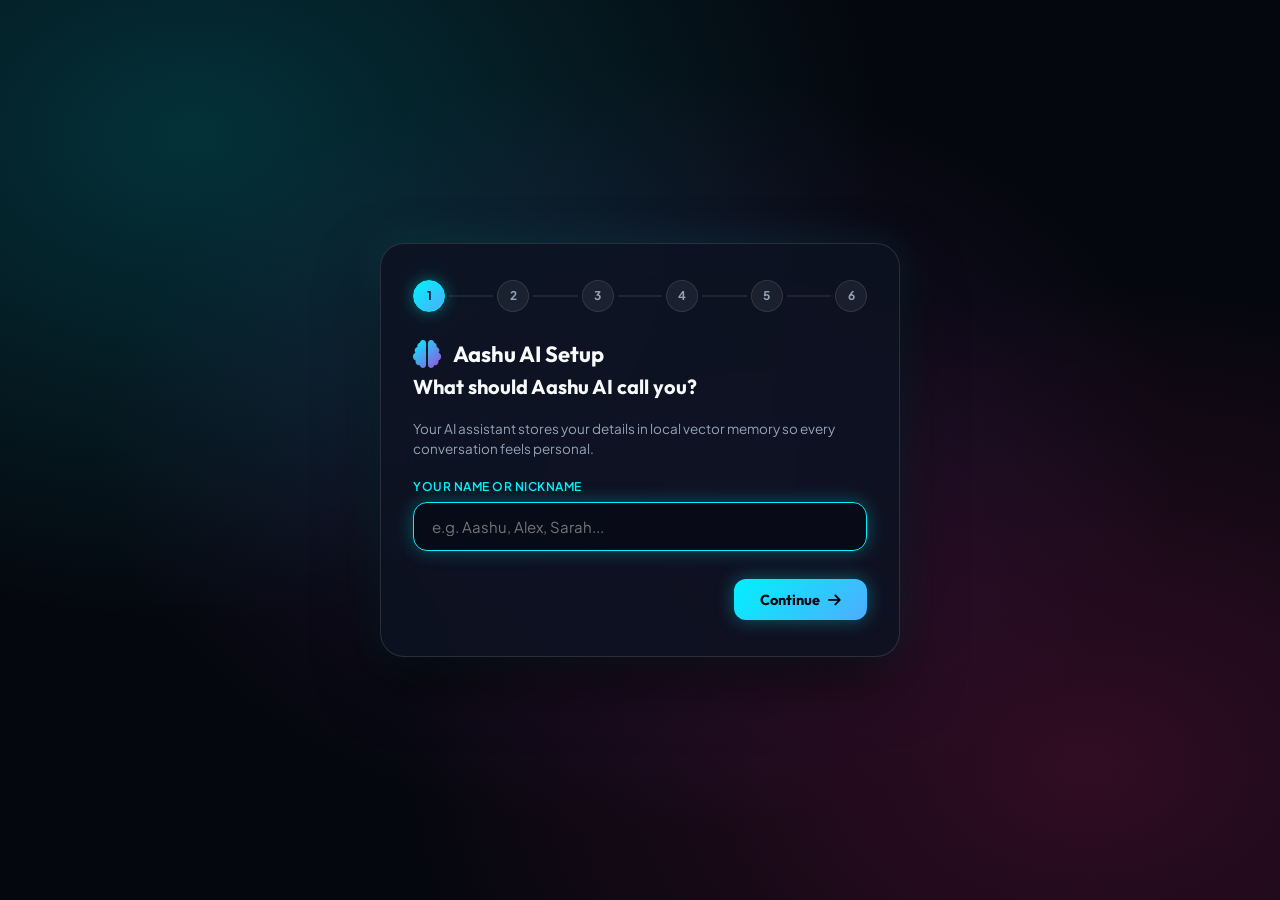
==== public/onboarding.html @ 1b79eb8b "feat: expand onboarding to 6 steps with UI refinements and updated flow structure" ====
<!DOCTYPE html>
<html lang="en">
<head>
    <meta charset="UTF-8">
    <meta name="viewport" content="width=device-width, initial-scale=1.0">
    <title>Welcome to Aashu AI — Personal Setup</title>
    <!-- Google Fonts -->
    <link rel="preconnect" href="https://fonts.googleapis.com">
    <link rel="preconnect" href="https://fonts.gstatic.com" crossorigin>
    <link href="https://fonts.googleapis.com/css2?family=Outfit:wght@400;500;600;700;800&family=Plus+Jakarta+Sans:wght@400;500;600;700&display=swap" rel="stylesheet">
    <!-- FontAwesome 6 -->
    <link rel="stylesheet" href="https://cdnjs.cloudflare.com/ajax/libs/font-awesome/6.5.1/css/all.min.css">
    <style>
        :root {
            --bg-dark: #05070e;
            --accent-cyan: #00f2fe;
            --accent-blue: #4facfe;
            --accent-purple: #9d4edd;
            --accent-pink: #f72585;
            --text-main: #f8fafc;
            --text-muted: #94a3b8;
            --border-color: rgba(255, 255, 255, 0.1);
        }

        * {
            box-sizing: border-box;
            margin: 0; padding: 0;
        }

        body {
            font-family: 'Plus Jakarta Sans', sans-serif;
            background-color: var(--bg-dark);
            background-image: 
                radial-gradient(at 15% 15%, rgba(0, 242, 254, 0.18) 0px, transparent 45%),
                radial-gradient(at 85% 85%, rgba(247, 37, 133, 0.18) 0px, transparent 45%),
                radial-gradient(at 50% 50%, rgba(157, 78, 221, 0.15) 0px, transparent 60%);
            color: var(--text-main);
            min-height: 100vh;
            display: flex;
            align-items: center;
            justify-content: center;
            padding: 20px;
            overflow-x: hidden;
        }

        .onboarding-card {
            width: 100%;
            max-width: 520px;
            background: rgba(13, 19, 34, 0.88);
            border: 1px solid rgba(255, 255, 255, 0.12);
            border-radius: 24px;
            padding: 36px 32px;
            backdrop-filter: blur(20px);
            box-shadow: 0 25px 60px rgba(0, 0, 0, 0.6), 0 0 40px rgba(0, 242, 254, 0.12);
            position: relative;
            transition: all 0.3s ease;
        }

        .step-progress {
            display: flex;
            align-items: center;
            justify-content: space-between;
            margin-bottom: 28px;
        }

        .step-dot {
            width: 32px; height: 32px;
            border-radius: 50%;
            background: rgba(255, 255, 255, 0.06);
            border: 1px solid var(--border-color);
            display: flex; align-items: center; justify-content: center;
            font-size: 12px; font-weight: 700;
            color: var(--text-muted);
            transition: all 0.3s ease;
        }

        .step-dot.active {
            background: linear-gradient(135deg, var(--accent-cyan), var(--accent-blue));
            border-color: var(--accent-cyan);
            color: #05070e;
            box-shadow: 0 0 15px rgba(0, 242, 254, 0.4);
        }

        .step-dot.completed {
            background: rgba(16, 185, 129, 0.2);
            border-color: #10b981;
            color: #10b981;
        }

        .step-line {
            flex: 1;
            height: 2px;
            background: rgba(255, 255, 255, 0.08);
            margin: 0 4px;
            transition: all 0.3s ease;
        }

        .step-line.active {
            background: linear-gradient(90deg, var(--accent-cyan), var(--accent-purple));
        }

        .step-content {
            display: none;
            flex-direction: column;
            gap: 20px;
            animation: fadeInStep 0.3s cubic-bezier(0.16, 1, 0.3, 1) forwards;
        }

        .step-content.active {
            display: flex;
        }

        @keyframes fadeInStep {
            from { opacity: 0; transform: translateY(12px); }
            to   { opacity: 1; transform: translateY(0); }
        }

        .brand-header {
            display: flex;
            align-items: center;
            gap: 12px;
            margin-bottom: 6px;
        }

        .brand-header i {
            font-size: 28px;
            background: linear-gradient(135deg, var(--accent-cyan), var(--accent-purple));
            -webkit-background-clip: text;
            -webkit-text-fill-color: transparent;
        }

        .brand-header h1 {
            font-family: 'Outfit', sans-serif;
            font-size: 22px;
            font-weight: 700;
        }

        .step-title {
            font-family: 'Outfit', sans-serif;
            font-size: 20px;
            font-weight: 700;
            color: var(--text-main);
        }

        .step-subtitle {
            font-size: 13.5px;
            color: var(--text-muted);
            line-height: 1.5;
        }

        .input-field-group {
            display: flex;
            flex-direction: column;
            gap: 8px;
        }

        .input-field-group label {
            font-size: 12px;
            font-weight: 600;
            color: var(--accent-cyan);
            text-transform: uppercase;
            letter-spacing: 0.5px;
        }

        .input-field-group input, .input-field-group select, .input-field-group textarea {
            background: rgba(6, 10, 20, 0.75);
            border: 1px solid rgba(255, 255, 255, 0.15);
            border-radius: 14px;
            padding: 14px 18px;
            color: var(--text-main);
            font-family: inherit;
            font-size: 15px;
            outline: none;
            transition: all 0.25s ease;
        }

        .input-field-group input:focus, .input-field-group select:focus, .input-field-group textarea:focus {
            border-color: var(--accent-cyan);
            box-shadow: 0 0 18px rgba(0, 242, 254, 0.3);
        }

        .chips-grid {
            display: flex;
            flex-wrap: wrap;
            gap: 8px;
        }

        .chip-option {
            background: rgba(255, 255, 255, 0.05);
            border: 1px solid rgba(255, 255, 255, 0.1);
            color: var(--text-main);
            border-radius: 20px;
            padding: 8px 16px;
            font-size: 13px;
            font-weight: 500;
            cursor: pointer;
            transition: all 0.2s ease;
            display: flex; align-items: center; gap: 6px;
        }

        .chip-option:hover {
            border-color: var(--accent-cyan);
            color: var(--accent-cyan);
            background: rgba(0, 242, 254, 0.1);
        }

        .chip-option.selected {
            background: linear-gradient(135deg, rgba(0, 242, 254, 0.2), rgba(157, 78, 221, 0.2));
            border-color: var(--accent-cyan);
            color: var(--accent-cyan);
            box-shadow: 0 0 12px rgba(0, 242, 254, 0.3);
        }

        .step-actions {
            display: flex;
            align-items: center;
            justify-content: space-between;
            margin-top: 28px;
        }

        .btn-nav {
            background: rgba(255, 255, 255, 0.06);
            border: 1px solid var(--border-color);
            color: var(--text-muted);
            border-radius: 12px;
            padding: 11px 22px;
            font-size: 14px; font-weight: 600;
            cursor: pointer; transition: all 0.2s ease;
            display: flex; align-items: center; gap: 8px;
        }

        .btn-nav:hover {
            background: rgba(255, 255, 255, 0.12);
            color: var(--text-main);
        }

        .btn-next {
            background: linear-gradient(135deg, var(--accent-cyan), var(--accent-blue));
            border: none;
            color: #05070e;
            border-radius: 12px;
            padding: 11px 26px;
            font-size: 14.5px; font-weight: 700;
            font-family: 'Outfit', sans-serif;
            cursor: pointer; transition: all 0.2s ease;
            display: flex; align-items: center; gap: 8px;
            box-shadow: 0 0 18px rgba(0, 242, 254, 0.35);
        }

        .btn-next:hover {
            transform: translateY(-1px);
            box-shadow: 0 0 28px rgba(0, 242, 254, 0.55);
        }

        /* Success Screen */
        .saving-overlay {
            display: none;
            flex-direction: column;
            align-items: center;
            justify-content: center;
            text-align: center;
            gap: 16px;
            padding: 20px 0;
        }

        .saving-spinner {
            font-size: 42px;
            color: var(--accent-cyan);
            animation: spin 1.2s linear infinite;
        }

        @keyframes spin { 100% { transform: rotate(360deg); } }

        .success-icon {
            font-size: 56px;
            color: #10b981;
            animation: popIn 0.4s cubic-bezier(0.175, 0.885, 0.32, 1.275);
        }

        @keyframes popIn { from { transform: scale(0.4); opacity: 0; } to { transform: scale(1); opacity: 1; } }
    </style>
</head>
<body>

    <div class="onboarding-card">
        
        <!-- Step Progress Bar (6 Steps) -->
        <div class="step-progress" id="step-progress-bar">
            <div class="step-dot active" id="dot-1">1</div>
            <div class="step-line" id="line-1"></div>
            <div class="step-dot" id="dot-2">2</div>
            <div class="step-line" id="line-2"></div>
            <div class="step-dot" id="dot-3">3</div>
            <div class="step-line" id="line-3"></div>
            <div class="step-dot" id="dot-4">4</div>
            <div class="step-line" id="line-4"></div>
            <div class="step-dot" id="dot-5">5</div>
            <div class="step-line" id="line-5"></div>
            <div class="step-dot" id="dot-6">6</div>
        </div>

        <div class="brand-header">
            <i class="fa-solid fa-brain"></i>
            <h1>Aashu AI Setup</h1>
        </div>

        <!-- STEP 1: Name -->
        <div class="step-content active" id="step-1">
            <h2 class="step-title">What should Aashu AI call you?</h2>
            <p class="step-subtitle">Your AI assistant stores your details in local vector memory so every conversation feels personal.</p>
            
            <div class="input-field-group">
                <label for="user-name-input">Your Name or Nickname</label>
                <input type="text" id="user-name-input" placeholder="e.g. Aashu, Alex, Sarah..." autofocus />
            </div>
        </div>

        <!-- STEP 2: Profession -->
        <div class="step-content" id="step-2">
            <h2 class="step-title">What do you do?</h2>
            <p class="step-subtitle">Tell Aashu AI your role, field of study, or occupation so it tailors technical depth to your needs.</p>

            <div class="input-field-group">
                <label for="user-role-input">Profession, Role or Study</label>
                <input type="text" id="user-role-input" placeholder="e.g. Full-stack Developer, Student, Designer, Founder..." />
            </div>
        </div>

        <!-- STEP 3: City / Location -->
        <div class="step-content" id="step-3">
            <h2 class="step-title">Where are you based?</h2>
            <p class="step-subtitle">Knowing your city or country helps Aashu AI customize local context, timezones, and region details.</p>

            <div class="input-field-group">
                <label for="user-city-input">City & Country</label>
                <input type="text" id="user-city-input" placeholder="e.g. Berlin, New Delhi, San Francisco..." />
            </div>
        </div>

        <!-- STEP 4: Daily Focus -->
        <div class="step-content" id="step-4">
            <h2 class="step-title">What is your primary daily focus?</h2>
            <p class="step-subtitle">What projects, goals, or tasks take up most of your day right now?</p>

            <div class="input-field-group">
                <label for="user-routine-input">Primary Daily Focus / Goal</label>
                <input type="text" id="user-routine-input" placeholder="e.g. Building web apps, preparing for exams, managing team..." />
            </div>
        </div>

        <!-- STEP 5: Interests & Hobbies -->
        <div class="step-content" id="step-5">
            <h2 class="step-title">What are your interests & hobbies?</h2>
            <p class="step-subtitle">Select topics you care about so Aashu AI understands your personal passions.</p>

            <div class="input-field-group">
                <label>Select Interest Chips</label>
                <div class="chips-grid" id="interest-chips">
                    <div class="chip-option" data-val="Coding & Tech"><i class="fa-solid fa-code"></i> Coding & Tech</div>
                    <div class="chip-option" data-val="Artificial Intelligence"><i class="fa-solid fa-robot"></i> AI & ML</div>
                    <div class="chip-option" data-val="Music & Guitar"><i class="fa-solid fa-music"></i> Music</div>
                    <div class="chip-option" data-val="Coffee & Teas"><i class="fa-solid fa-mug-hot"></i> Coffee & Tea</div>
                    <div class="chip-option" data-val="Fitness & Sports"><i class="fa-solid fa-dumbbell"></i> Fitness & Sports</div>
                    <div class="chip-option" data-val="Gaming"><i class="fa-solid fa-gamepad"></i> Gaming</div>
                </div>
            </div>

            <div class="input-field-group">
                <label for="user-hobbies-input">Other Hobbies / Favorite Things</label>
                <input type="text" id="user-hobbies-input" placeholder="e.g. Playing acoustic guitar, Iced Cappuccinos..." />
            </div>
        </div>

        <!-- STEP 6: AI Communication Tone & Wake Word -->
        <div class="step-content" id="step-6">
            <h2 class="step-title">AI Tone & Hands-Free Activation</h2>
            <p class="step-subtitle">Final touch! Choose how Aashu AI speaks with you and set your custom wake word phrase.</p>

            <div class="input-field-group">
                <label for="ai-tone-select">Preferred AI Response Tone</label>
                <select id="ai-tone-select">
                    <option value="Direct, concise, and smart">Direct, Concise & Smart</option>
                    <option value="Warm, friendly, and conversational">Warm, Friendly & Conversational</option>
                    <option value="Technical and highly detailed">Technical Expert & Detailed</option>
                </select>
            </div>

            <div class="input-field-group">
                <label for="onboard-wakeword-input">Hands-Free Wake Phrase</label>
                <input type="text" id="onboard-wakeword-input" value="Hey Aashu" placeholder="e.g. Hey Aashu, Jarvis..." />
            </div>
        </div>

        <!-- SAVING / SUCCESS OVERLAY -->
        <div class="saving-overlay" id="saving-overlay">
            <div id="saving-status-box">
                <i class="fa-solid fa-circle-notch saving-spinner" id="status-icon"></i>
                <h2 style="font-family:'Outfit',sans-serif; margin-top: 14px;" id="saving-heading">Embedding Memories...</h2>
                <p style="color:var(--text-muted); font-size: 13.5px; margin-top: 6px;" id="saving-subtext">Storing your personal facts into local Vector Database...</p>
            </div>
        </div>

        <!-- Step Action Buttons -->
        <div class="step-actions" id="step-actions">
            <button class="btn-nav" id="prev-btn" style="visibility: hidden;">
                <i class="fa-solid fa-arrow-left"></i> Back
            </button>
            <button class="btn-next" id="next-btn">
                <span>Continue</span> <i class="fa-solid fa-arrow-right"></i>
            </button>
        </div>

    </div>

    <script>
        let currentStep = 1;
        const totalSteps = 6;

        // Elements
        const prevBtn = document.getElementById('prev-btn');
        const nextBtn = document.getElementById('next-btn');
        const stepActions = document.getElementById('step-actions');
        const savingOverlay = document.getElementById('saving-overlay');

        // Interest chips select toggle
        document.querySelectorAll('.chip-option').forEach(chip => {
            chip.addEventListener('click', () => {
                chip.classList.toggle('selected');
            });
        });

        function updateStepUI() {
            // Hide all steps
            for (let i = 1; i <= totalSteps; i++) {
                document.getElementById(`step-${i}`).classList.remove('active');
                const dot = document.getElementById(`dot-${i}`);
                if (i < currentStep) {
                    dot.className = 'step-dot completed';
                    dot.innerHTML = '<i class="fa-solid fa-check"></i>';
                } else if (i === currentStep) {
                    dot.className = 'step-dot active';
                    dot.textContent = i;
                } else {
                    dot.className = 'step-dot';
                    dot.textContent = i;
                }

                if (i < totalSteps) {
                    const line = document.getElementById(`line-${i}`);
                    if (i < currentStep) line.classList.add('active');
                    else line.classList.remove('active');
                }
            }

            const activeContent = document.getElementById(`step-${currentStep}`);
            activeContent.classList.add('active');
            
            // Focus on input in active step
            const focusInput = activeContent.querySelector('input, select');
            if (focusInput) focusInput.focus();

            // Button label & back visibility
            prevBtn.style.visibility = currentStep === 1 ? 'hidden' : 'visible';
            if (currentStep === totalSteps) {
                nextBtn.innerHTML = '<span>Finish & Connect</span> <i class="fa-solid fa-bolt"></i>';
            } else {
                nextBtn.innerHTML = '<span>Continue</span> <i class="fa-solid fa-arrow-right"></i>';
            }
        }

        prevBtn.addEventListener('click', () => {
            if (currentStep > 1) {
                currentStep--;
                updateStepUI();
            }
        });

        // Enter key to move to next step
        document.addEventListener('keydown', (e) => {
            if (e.key === 'Enter' && savingOverlay.style.display !== 'flex') {
                e.preventDefault();
                nextBtn.click();
            }
        });

        nextBtn.addEventListener('click', async () => {
            const userName = document.getElementById('user-name-input').value.trim();
            if (currentStep === 1 && !userName) {
                alert("Please enter your name so Aashu AI knows who you are!");
                return;
            }

            if (currentStep < totalSteps) {
                currentStep++;
                updateStepUI();
            } else {
                // Final Step: Collect all data and post to /api/remember!
                await finishOnboarding();
            }
        });

        async function finishOnboarding() {
            stepActions.style.display = 'none';
            document.querySelectorAll('.step-content').forEach(s => s.style.display = 'none');
            document.getElementById('step-progress-bar').style.display = 'none';
            savingOverlay.style.display = 'flex';

            const name = document.getElementById('user-name-input').value.trim() || 'User';
            const role = document.getElementById('user-role-input').value.trim();
            const city = document.getElementById('user-city-input').value.trim();
            const routine = document.getElementById('user-routine-input').value.trim();
            const customHobbies = document.getElementById('user-hobbies-input').value.trim();
            const tone = document.getElementById('ai-tone-select').value;
            const wakeWord = document.getElementById('onboard-wakeword-input').value.trim() || 'Hey Aashu';

            // Selected chips
            const selectedChips = Array.from(document.querySelectorAll('.chip-option.selected'))
                .map(c => c.dataset.val);

            // Construct onboarding summary text to store into Vector DB
            let memoryText = `User's name is ${name}. `;
            if (role) memoryText += `User works as ${role}. `;
            if (city) memoryText += `User lives in ${city}. `;
            if (routine) memoryText += `User's daily focus is ${routine}. `;
            if (selectedChips.length > 0) memoryText += `User's interests include ${selectedChips.join(', ')}. `;
            if (customHobbies) memoryText += `User's hobbies and preferences: ${customHobbies}. `;
            memoryText += `User prefers AI tone to be ${tone}.`;

            // Save in localStorage
            localStorage.setItem('aashu_user_onboarded', 'true');
            localStorage.setItem('aashu_user_name', name);
            localStorage.setItem('aashu_wake_word', wakeWord.toLowerCase());

            // API Endpoint
            const API_BASE = (window.location.protocol === 'file:' || !window.location.port)
                ? 'http://localhost:3000'
                : window.location.origin;

            try {
                const res = await fetch(`${API_BASE}/api/remember`, {
                    method: 'POST',
                    headers: { 'Content-Type': 'application/json' },
                    body: JSON.stringify({ text: memoryText })
                });

                document.getElementById('status-icon').className = 'fa-solid fa-circle-check success-icon';
                document.getElementById('saving-heading').textContent = `Welcome, ${name}!`;
                document.getElementById('saving-subtext').textContent = 'Your memories are embedded in local vector database. Connecting to your assistant...';

                setTimeout(() => {
                    window.location.href = 'index.html';
                }, 1400);

            } catch (err) {
                console.warn("API save error during onboarding:", err);
                document.getElementById('status-icon').className = 'fa-solid fa-circle-check success-icon';
                document.getElementById('saving-heading').textContent = `Welcome, ${name}!`;
                document.getElementById('saving-subtext').textContent = 'Redirecting to your personal interface...';

                setTimeout(() => {
                    window.location.href = 'index.html';
                }, 1400);
            }
        }
    </script>
</body>
</html>
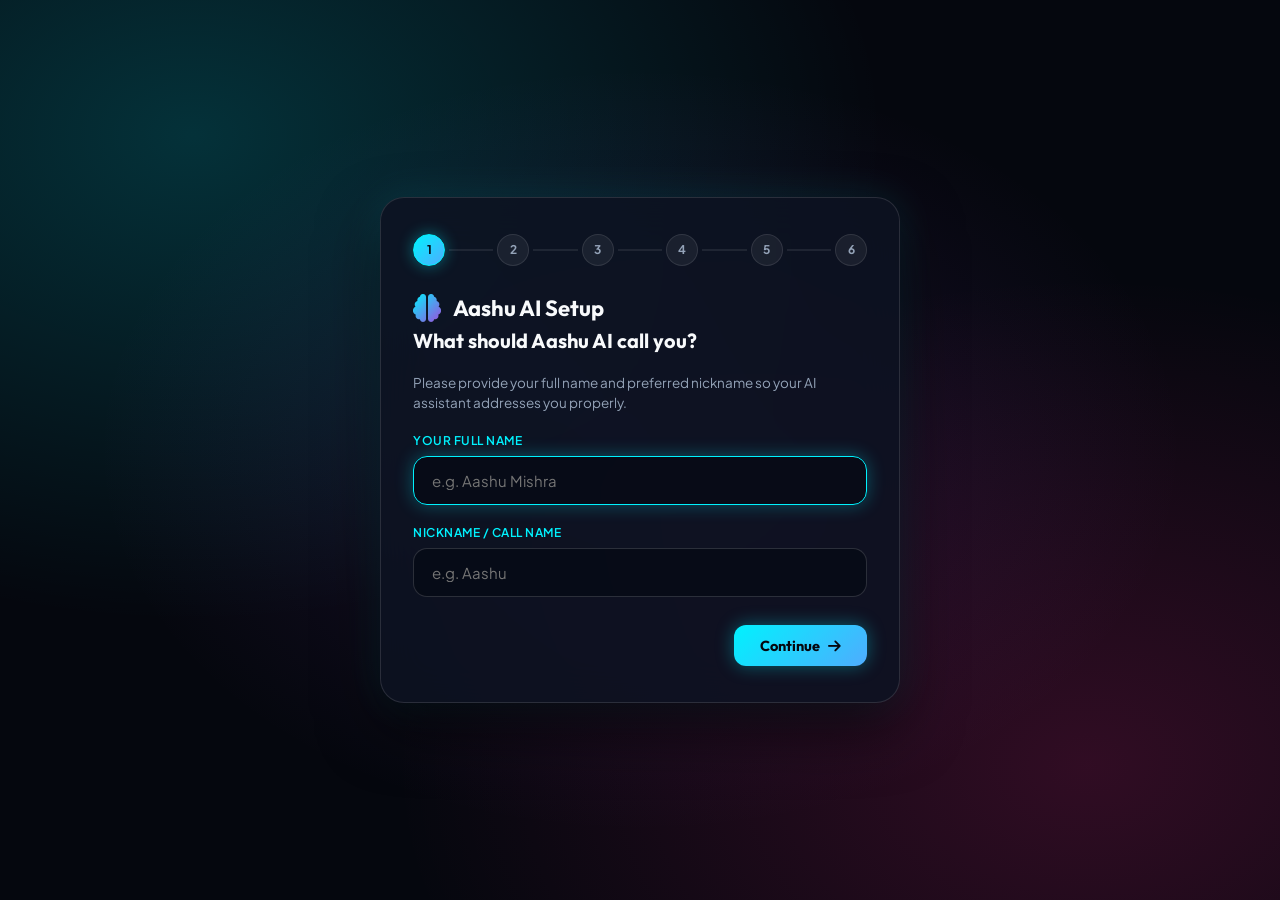
==== commit 512d293d: "feat: update onboarding step to collect both full name and nickname" ====
--- a/public/onboarding.html
+++ b/public/onboarding.html
@@ -304,14 +304,19 @@
             <h1>Aashu AI Setup</h1>
         </div>
 
-        <!-- STEP 1: Name -->
+        <!-- STEP 1: Name & Nickname -->
         <div class="step-content active" id="step-1">
             <h2 class="step-title">What should Aashu AI call you?</h2>
-            <p class="step-subtitle">Your AI assistant stores your details in local vector memory so every conversation feels personal.</p>
+            <p class="step-subtitle">Please provide your full name and preferred nickname so your AI assistant addresses you properly.</p>
             
             <div class="input-field-group">
-                <label for="user-name-input">Your Name or Nickname</label>
-                <input type="text" id="user-name-input" placeholder="e.g. Aashu, Alex, Sarah..." autofocus />
+                <label for="user-fullname-input">Your Full Name</label>
+                <input type="text" id="user-fullname-input" placeholder="e.g. Aashu Mishra" autofocus />
+            </div>
+
+            <div class="input-field-group">
+                <label for="user-nickname-input">Nickname / Call Name</label>
+                <input type="text" id="user-nickname-input" placeholder="e.g. Aashu" />
             </div>
         </div>
 
@@ -484,9 +489,10 @@
         });
 
         nextBtn.addEventListener('click', async () => {
-            const userName = document.getElementById('user-name-input').value.trim();
-            if (currentStep === 1 && !userName) {
-                alert("Please enter your name so Aashu AI knows who you are!");
+            const fullName = document.getElementById('user-fullname-input').value.trim();
+            const nickname = document.getElementById('user-nickname-input').value.trim();
+            if (currentStep === 1 && !fullName && !nickname) {
+                alert("Please enter your name or nickname so Aashu AI knows who you are!");
                 return;
             }
 
@@ -505,7 +511,8 @@
             document.getElementById('step-progress-bar').style.display = 'none';
             savingOverlay.style.display = 'flex';
 
-            const name = document.getElementById('user-name-input').value.trim() || 'User';
+            const fullName = document.getElementById('user-fullname-input').value.trim();
+            const nickname = document.getElementById('user-nickname-input').value.trim() || fullName || 'User';
             const role = document.getElementById('user-role-input').value.trim();
             const city = document.getElementById('user-city-input').value.trim();
             const routine = document.getElementById('user-routine-input').value.trim();
@@ -518,7 +525,7 @@
                 .map(c => c.dataset.val);
 
             // Construct onboarding summary text to store into Vector DB
-            let memoryText = `User's name is ${name}. `;
+            let memoryText = `User's full name is ${fullName || nickname}. User's nickname/call name is ${nickname}. `;
             if (role) memoryText += `User works as ${role}. `;
             if (city) memoryText += `User lives in ${city}. `;
             if (routine) memoryText += `User's daily focus is ${routine}. `;
@@ -528,7 +535,8 @@
 
             // Save in localStorage
             localStorage.setItem('aashu_user_onboarded', 'true');
-            localStorage.setItem('aashu_user_name', name);
+            localStorage.setItem('aashu_user_name', nickname);
+            if (fullName) localStorage.setItem('aashu_user_fullname', fullName);
             localStorage.setItem('aashu_wake_word', wakeWord.toLowerCase());
 
             // API Endpoint
@@ -544,7 +552,7 @@
                 });
 
                 document.getElementById('status-icon').className = 'fa-solid fa-circle-check success-icon';
-                document.getElementById('saving-heading').textContent = `Welcome, ${name}!`;
+                document.getElementById('saving-heading').textContent = `Welcome, ${nickname}!`;
                 document.getElementById('saving-subtext').textContent = 'Your memories are embedded in local vector database. Connecting to your assistant...';
 
                 setTimeout(() => {
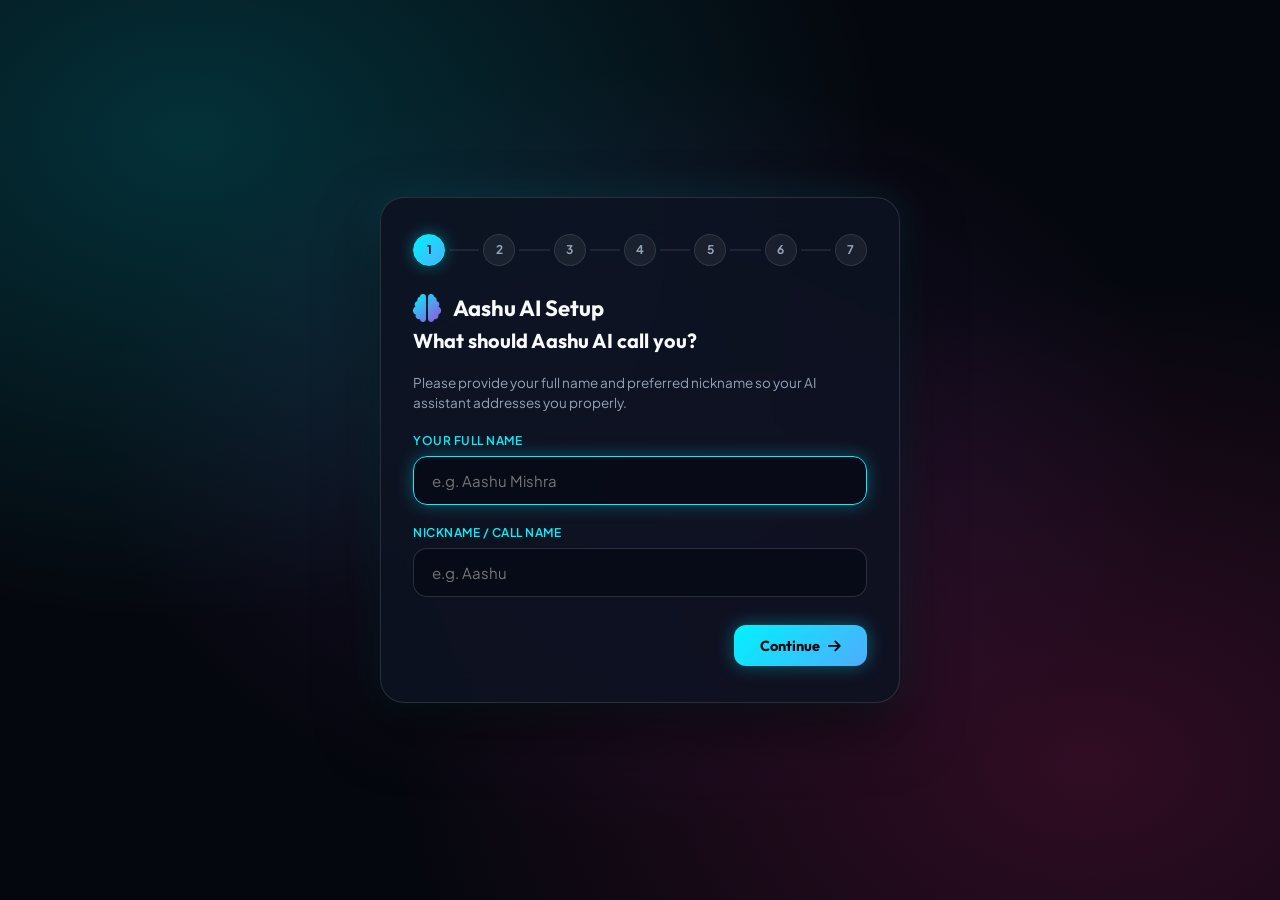
==== commit 9325414a: "Add Password Protection System with SQLite storage, Step 7 onboarding & Lock Screen Modal" ====
--- a/public/onboarding.html
+++ b/public/onboarding.html
@@ -284,7 +284,7 @@
 
     <div class="onboarding-card">
         
-        <!-- Step Progress Bar (6 Steps) -->
+        <!-- Step Progress Bar (7 Steps) -->
         <div class="step-progress" id="step-progress-bar">
             <div class="step-dot active" id="dot-1">1</div>
             <div class="step-line" id="line-1"></div>
@@ -297,6 +297,8 @@
             <div class="step-dot" id="dot-5">5</div>
             <div class="step-line" id="line-5"></div>
             <div class="step-dot" id="dot-6">6</div>
+            <div class="step-line" id="line-6"></div>
+            <div class="step-dot" id="dot-7">7</div>
         </div>
 
         <div class="brand-header">
@@ -379,7 +381,7 @@
         <!-- STEP 6: AI Communication Tone & Wake Word -->
         <div class="step-content" id="step-6">
             <h2 class="step-title">AI Tone & Hands-Free Activation</h2>
-            <p class="step-subtitle">Final touch! Choose how Aashu AI speaks with you and set your custom wake word phrase.</p>
+            <p class="step-subtitle">Choose how Aashu AI speaks with you and set your custom wake word phrase.</p>
 
             <div class="input-field-group">
                 <label for="ai-tone-select">Preferred AI Response Tone</label>
@@ -394,6 +396,24 @@
                 <label for="onboard-wakeword-input">Hands-Free Wake Phrase</label>
                 <input type="text" id="onboard-wakeword-input" value="Hey Aashu" placeholder="e.g. Hey Aashu, Jarvis..." />
             </div>
+        </div>
+
+        <!-- STEP 7: Security Password / PIN -->
+        <div class="step-content" id="step-7">
+            <h2 class="step-title"><i class="fa-solid fa-shield-halved text-cyan"></i> Secure Your Aashu AI</h2>
+            <p class="step-subtitle">Set up a security Password or PIN to lock your assistant and keep your private memory database safe.</p>
+
+            <div class="input-field-group">
+                <label for="app-password-input">Security Password / PIN (Optional)</label>
+                <input type="password" id="app-password-input" placeholder="Enter password (e.g. 1234 or SecretPass)" />
+            </div>
+
+            <div class="input-field-group">
+                <label for="app-password-confirm">Confirm Password / PIN</label>
+                <input type="password" id="app-password-confirm" placeholder="Re-enter your password to confirm" />
+            </div>
+            
+            <p style="font-size:12px; color:var(--text-muted); margin-top: -4px;"><i class="fa-solid fa-lock text-cyan"></i> Leave blank if you don't want password protection.</p>
         </div>
 
         <!-- SAVING / SUCCESS OVERLAY -->
@@ -419,7 +439,7 @@
 
     <script>
         let currentStep = 1;
-        const totalSteps = 6;
+        const totalSteps = 7;
 
         // Elements
         const prevBtn = document.getElementById('prev-btn');
@@ -496,11 +516,20 @@
                 return;
             }
 
+            if (currentStep === 7) {
+                const pwd = document.getElementById('app-password-input').value;
+                const pwdConfirm = document.getElementById('app-password-confirm').value;
+                if (pwd !== pwdConfirm) {
+                    alert("Passwords do not match! Please verify your password entry.");
+                    return;
+                }
+            }
+
             if (currentStep < totalSteps) {
                 currentStep++;
                 updateStepUI();
             } else {
-                // Final Step: Collect all data and post to /api/remember!
+                // Final Step: Collect all data and post to /api/remember & /api/set-password!
                 await finishOnboarding();
             }
         });
@@ -519,6 +548,7 @@
             const customHobbies = document.getElementById('user-hobbies-input').value.trim();
             const tone = document.getElementById('ai-tone-select').value;
             const wakeWord = document.getElementById('onboard-wakeword-input').value.trim() || 'Hey Aashu';
+            const appPassword = document.getElementById('app-password-input').value;
 
             // Selected chips
             const selectedChips = Array.from(document.querySelectorAll('.chip-option.selected'))
@@ -545,15 +575,25 @@
                 : window.location.origin;
 
             try {
-                const res = await fetch(`${API_BASE}/api/remember`, {
+                // Post memories
+                await fetch(`${API_BASE}/api/remember`, {
                     method: 'POST',
                     headers: { 'Content-Type': 'application/json' },
                     body: JSON.stringify({ text: memoryText })
                 });
 
+                // Post password if configured
+                if (appPassword && appPassword.trim()) {
+                    await fetch(`${API_BASE}/api/set-password`, {
+                        method: 'POST',
+                        headers: { 'Content-Type': 'application/json' },
+                        body: JSON.stringify({ password: appPassword.trim() })
+                    });
+                }
+
                 document.getElementById('status-icon').className = 'fa-solid fa-circle-check success-icon';
                 document.getElementById('saving-heading').textContent = `Welcome, ${nickname}!`;
-                document.getElementById('saving-subtext').textContent = 'Your memories are embedded in local vector database. Connecting to your assistant...';
+                document.getElementById('saving-subtext').textContent = 'Your memories and security password are saved. Connecting...';
 
                 setTimeout(() => {
                     window.location.href = 'index.html';
@@ -562,7 +602,7 @@
             } catch (err) {
                 console.warn("API save error during onboarding:", err);
                 document.getElementById('status-icon').className = 'fa-solid fa-circle-check success-icon';
-                document.getElementById('saving-heading').textContent = `Welcome, ${name}!`;
+                document.getElementById('saving-heading').textContent = `Welcome, ${nickname}!`;
                 document.getElementById('saving-subtext').textContent = 'Redirecting to your personal interface...';
 
                 setTimeout(() => {
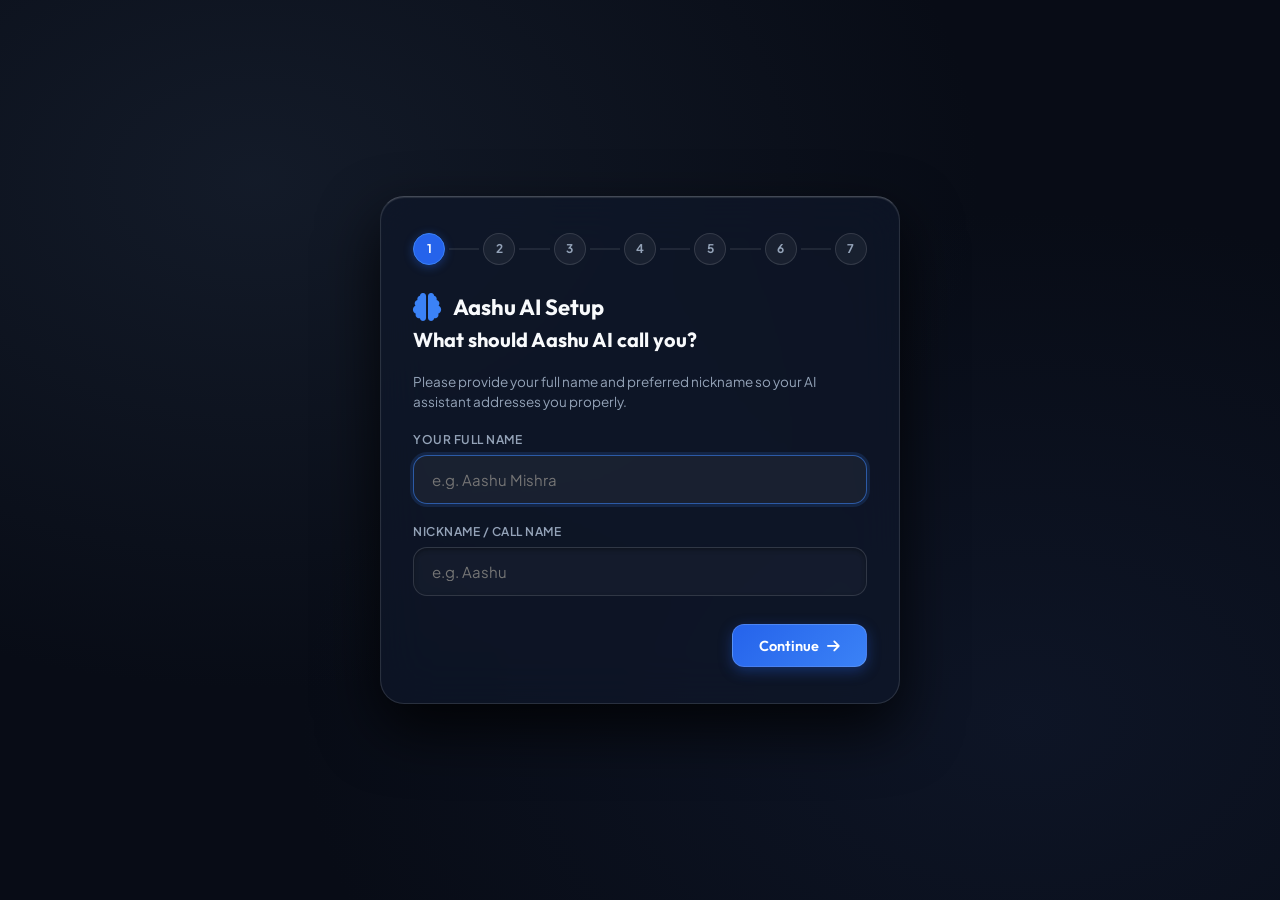
==== commit b2624bf2: "feat: add support for pinning facts with schema migration and updated CRUD operations" ====
--- a/public/onboarding.html
+++ b/public/onboarding.html
@@ -29,11 +29,10 @@
 
         body {
             font-family: 'Plus Jakarta Sans', sans-serif;
-            background-color: var(--bg-dark);
+            background-color: #080c16;
             background-image: 
-                radial-gradient(at 15% 15%, rgba(0, 242, 254, 0.18) 0px, transparent 45%),
-                radial-gradient(at 85% 85%, rgba(247, 37, 133, 0.18) 0px, transparent 45%),
-                radial-gradient(at 50% 50%, rgba(157, 78, 221, 0.15) 0px, transparent 60%);
+                radial-gradient(at 20% 20%, rgba(30, 41, 59, 0.5) 0px, transparent 50%),
+                radial-gradient(at 80% 80%, rgba(15, 23, 42, 0.8) 0px, transparent 50%);
             color: var(--text-main);
             min-height: 100vh;
             display: flex;
@@ -46,14 +45,18 @@
         .onboarding-card {
             width: 100%;
             max-width: 520px;
-            background: rgba(13, 19, 34, 0.88);
+            background: rgba(15, 23, 42, 0.7);
             border: 1px solid rgba(255, 255, 255, 0.12);
+            border-top: 1px solid rgba(255, 255, 255, 0.22);
             border-radius: 24px;
             padding: 36px 32px;
-            backdrop-filter: blur(20px);
-            box-shadow: 0 25px 60px rgba(0, 0, 0, 0.6), 0 0 40px rgba(0, 242, 254, 0.12);
+            backdrop-filter: blur(24px);
+            -webkit-backdrop-filter: blur(24px);
+            box-shadow: 
+                0 25px 60px rgba(0, 0, 0, 0.8), 
+                inset 0 1px 1px rgba(255, 255, 255, 0.12);
             position: relative;
-            transition: all 0.3s ease;
+            transition: all 0.3s cubic-bezier(0.16, 1, 0.3, 1);
         }
 
         .step-progress {
@@ -66,8 +69,8 @@
         .step-dot {
             width: 32px; height: 32px;
             border-radius: 50%;
-            background: rgba(255, 255, 255, 0.06);
-            border: 1px solid var(--border-color);
+            background: rgba(255, 255, 255, 0.05);
+            border: 1px solid rgba(255, 255, 255, 0.12);
             display: flex; align-items: center; justify-content: center;
             font-size: 12px; font-weight: 700;
             color: var(--text-muted);
@@ -75,14 +78,14 @@
         }
 
         .step-dot.active {
-            background: linear-gradient(135deg, var(--accent-cyan), var(--accent-blue));
-            border-color: var(--accent-cyan);
-            color: #05070e;
-            box-shadow: 0 0 15px rgba(0, 242, 254, 0.4);
+            background: #2563eb;
+            border-color: #3b82f6;
+            color: #ffffff;
+            box-shadow: 0 2px 10px rgba(37, 99, 235, 0.4);
         }
 
         .step-dot.completed {
-            background: rgba(16, 185, 129, 0.2);
+            background: rgba(16, 185, 129, 0.15);
             border-color: #10b981;
             color: #10b981;
         }
@@ -96,7 +99,7 @@
         }
 
         .step-line.active {
-            background: linear-gradient(90deg, var(--accent-cyan), var(--accent-purple));
+            background: #2563eb;
         }
 
         .step-content {
@@ -124,9 +127,7 @@
 
         .brand-header i {
             font-size: 28px;
-            background: linear-gradient(135deg, var(--accent-cyan), var(--accent-purple));
-            -webkit-background-clip: text;
-            -webkit-text-fill-color: transparent;
+            color: #3b82f6;
         }
 
         .brand-header h1 {
@@ -157,26 +158,28 @@
         .input-field-group label {
             font-size: 12px;
             font-weight: 600;
-            color: var(--accent-cyan);
+            color: #94a3b8;
             text-transform: uppercase;
             letter-spacing: 0.5px;
         }
 
         .input-field-group input, .input-field-group select, .input-field-group textarea {
-            background: rgba(6, 10, 20, 0.75);
-            border: 1px solid rgba(255, 255, 255, 0.15);
+            background: rgba(255, 255, 255, 0.03);
+            border: 1px solid rgba(255, 255, 255, 0.12);
             border-radius: 14px;
             padding: 14px 18px;
             color: var(--text-main);
             font-family: inherit;
             font-size: 15px;
             outline: none;
-            transition: all 0.25s ease;
+            box-shadow: inset 0 2px 4px rgba(0, 0, 0, 0.3);
+            transition: all 0.2s ease;
         }
 
         .input-field-group input:focus, .input-field-group select:focus, .input-field-group textarea:focus {
-            border-color: var(--accent-cyan);
-            box-shadow: 0 0 18px rgba(0, 242, 254, 0.3);
+            border-color: rgba(59, 130, 246, 0.6);
+            background: rgba(255, 255, 255, 0.05);
+            box-shadow: 0 0 0 3px rgba(59, 130, 246, 0.15);
         }
 
         .chips-grid {
@@ -186,7 +189,7 @@
         }
 
         .chip-option {
-            background: rgba(255, 255, 255, 0.05);
+            background: rgba(255, 255, 255, 0.04);
             border: 1px solid rgba(255, 255, 255, 0.1);
             color: var(--text-main);
             border-radius: 20px;
@@ -199,16 +202,14 @@
         }
 
         .chip-option:hover {
-            border-color: var(--accent-cyan);
-            color: var(--accent-cyan);
-            background: rgba(0, 242, 254, 0.1);
+            border-color: rgba(255, 255, 255, 0.25);
+            background: rgba(255, 255, 255, 0.08);
         }
 
         .chip-option.selected {
-            background: linear-gradient(135deg, rgba(0, 242, 254, 0.2), rgba(157, 78, 221, 0.2));
-            border-color: var(--accent-cyan);
-            color: var(--accent-cyan);
-            box-shadow: 0 0 12px rgba(0, 242, 254, 0.3);
+            background: rgba(59, 130, 246, 0.18);
+            border-color: #3b82f6;
+            color: #60a5fa;
         }
 
         .step-actions {
@@ -219,8 +220,8 @@
         }
 
         .btn-nav {
-            background: rgba(255, 255, 255, 0.06);
-            border: 1px solid var(--border-color);
+            background: rgba(255, 255, 255, 0.05);
+            border: 1px solid rgba(255, 255, 255, 0.1);
             color: var(--text-muted);
             border-radius: 12px;
             padding: 11px 22px;
@@ -230,26 +231,26 @@
         }
 
         .btn-nav:hover {
-            background: rgba(255, 255, 255, 0.12);
+            background: rgba(255, 255, 255, 0.1);
             color: var(--text-main);
         }
 
         .btn-next {
-            background: linear-gradient(135deg, var(--accent-cyan), var(--accent-blue));
-            border: none;
-            color: #05070e;
+            background: linear-gradient(135deg, #2563eb, #3b82f6);
+            border: 1px solid rgba(255, 255, 255, 0.15);
+            color: #ffffff;
             border-radius: 12px;
             padding: 11px 26px;
-            font-size: 14.5px; font-weight: 700;
+            font-size: 14.5px; font-weight: 600;
             font-family: 'Outfit', sans-serif;
             cursor: pointer; transition: all 0.2s ease;
             display: flex; align-items: center; gap: 8px;
-            box-shadow: 0 0 18px rgba(0, 242, 254, 0.35);
+            box-shadow: 0 4px 14px rgba(37, 99, 235, 0.35);
         }
 
         .btn-next:hover {
-            transform: translateY(-1px);
-            box-shadow: 0 0 28px rgba(0, 242, 254, 0.55);
+            background: linear-gradient(135deg, #1d4ed8, #2563eb);
+            box-shadow: 0 6px 18px rgba(37, 99, 235, 0.45);
         }
 
         /* Success Screen */
@@ -575,15 +576,9 @@
                 : window.location.origin;
 
             try {
-                // Post memories
-                await fetch(`${API_BASE}/api/remember`, {
-                    method: 'POST',
-                    headers: { 'Content-Type': 'application/json' },
-                    body: JSON.stringify({ text: memoryText })
-                });
-
-                // Post password if configured
                 if (appPassword && appPassword.trim()) {
+                    sessionStorage.setItem('aashu_session_password', appPassword.trim());
+                    // Post password first
                     await fetch(`${API_BASE}/api/set-password`, {
                         method: 'POST',
                         headers: { 'Content-Type': 'application/json' },
@@ -591,6 +586,16 @@
                     });
                 }
 
+                // Post memories
+                await fetch(`${API_BASE}/api/remember`, {
+                    method: 'POST',
+                    headers: { 
+                        'Content-Type': 'application/json',
+                        'x-app-password': appPassword ? appPassword.trim() : ''
+                    },
+                    body: JSON.stringify({ text: memoryText })
+                });
+
                 document.getElementById('status-icon').className = 'fa-solid fa-circle-check success-icon';
                 document.getElementById('saving-heading').textContent = `Welcome, ${nickname}!`;
                 document.getElementById('saving-subtext').textContent = 'Your memories and security password are saved. Connecting...';
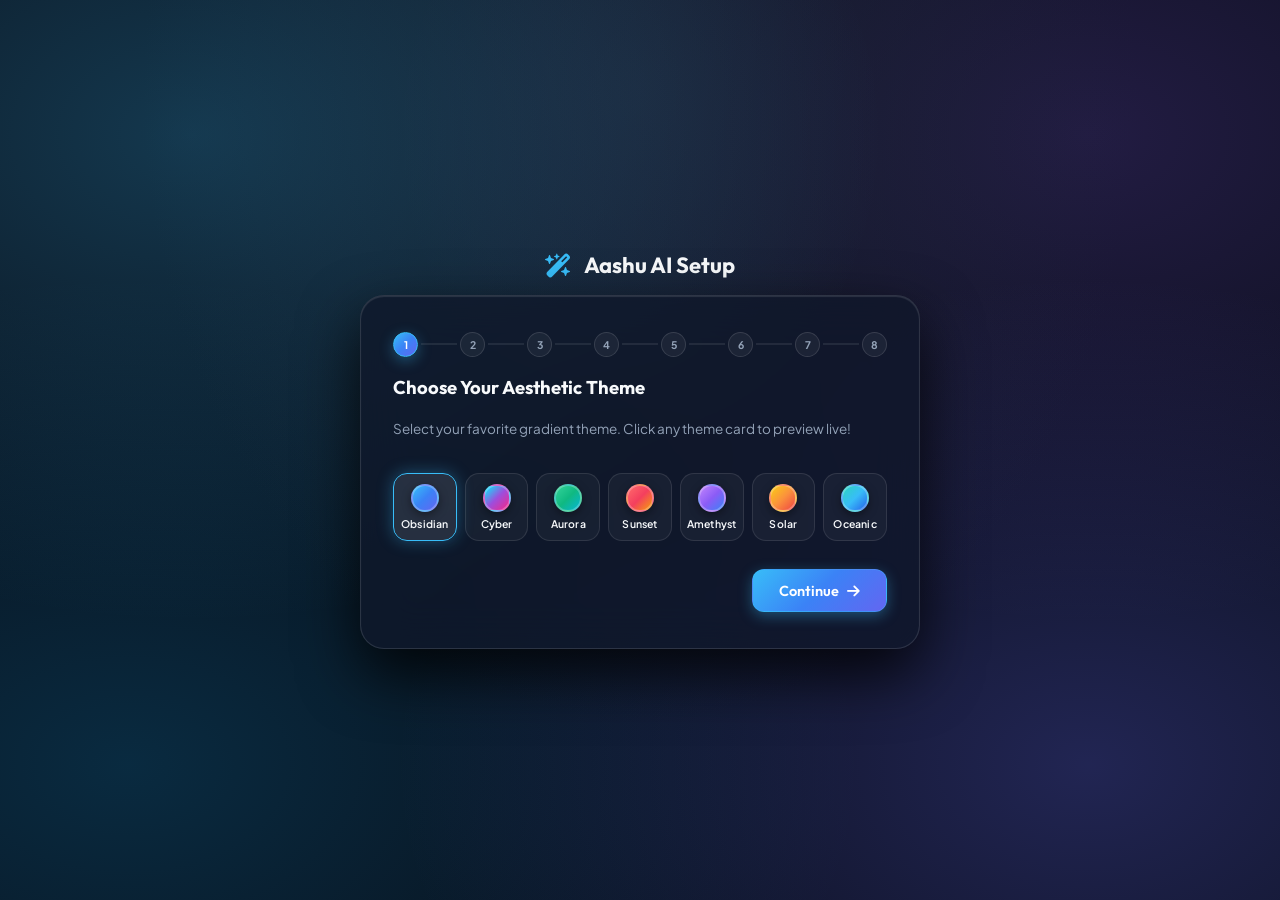
==== commit f1fa30dd: "feat: implement dynamic theme system with persistent storage and add UI customization to onboarding " ====
--- a/public/onboarding.html
+++ b/public/onboarding.html
@@ -10,6 +10,8 @@
     <link href="https://fonts.googleapis.com/css2?family=Outfit:wght@400;500;600;700;800&family=Plus+Jakarta+Sans:wght@400;500;600;700&display=swap" rel="stylesheet">
     <!-- FontAwesome 6 -->
     <link rel="stylesheet" href="https://cdnjs.cloudflare.com/ajax/libs/font-awesome/6.5.1/css/all.min.css">
+    <link rel="stylesheet" href="theme.css">
+    <link rel="stylesheet" href="style.css">
     <style>
         :root {
             --bg-dark: #05070e;
@@ -44,7 +46,7 @@
 
         .onboarding-card {
             width: 100%;
-            max-width: 520px;
+            max-width: 640px;
             background: rgba(15, 23, 42, 0.7);
             border: 1px solid rgba(255, 255, 255, 0.12);
             border-top: 1px solid rgba(255, 255, 255, 0.22);
@@ -63,16 +65,16 @@
             display: flex;
             align-items: center;
             justify-content: space-between;
-            margin-bottom: 28px;
+            margin-bottom: 18px;
         }
 
         .step-dot {
-            width: 32px; height: 32px;
+            width: 25px; height: 25px;
             border-radius: 50%;
             background: rgba(255, 255, 255, 0.05);
             border: 1px solid rgba(255, 255, 255, 0.12);
             display: flex; align-items: center; justify-content: center;
-            font-size: 12px; font-weight: 700;
+            font-size: 10.5px; font-weight: 700;
             color: var(--text-muted);
             transition: all 0.3s ease;
         }
@@ -81,20 +83,21 @@
             background: #2563eb;
             border-color: #3b82f6;
             color: #ffffff;
-            box-shadow: 0 2px 10px rgba(37, 99, 235, 0.4);
+            box-shadow: 0 2px 8px rgba(37, 99, 235, 0.4);
         }
 
         .step-dot.completed {
             background: rgba(16, 185, 129, 0.15);
             border-color: #10b981;
             color: #10b981;
+            font-size: 9.5px;
         }
 
         .step-line {
             flex: 1;
-            height: 2px;
+            height: 1.5px;
             background: rgba(255, 255, 255, 0.08);
-            margin: 0 4px;
+            margin: 0 3px;
             transition: all 0.3s ease;
         }
 
@@ -106,15 +109,15 @@
             display: none;
             flex-direction: column;
             gap: 20px;
-            animation: fadeInStep 0.3s cubic-bezier(0.16, 1, 0.3, 1) forwards;
         }
 
         .step-content.active {
             display: flex;
+            animation: fadeInStep 0.25s ease-out forwards;
         }
 
         @keyframes fadeInStep {
-            from { opacity: 0; transform: translateY(12px); }
+            from { opacity: 0; transform: translateY(4px); }
             to   { opacity: 1; transform: translateY(0); }
         }
 
@@ -126,19 +129,19 @@
         }
 
         .brand-header i {
-            font-size: 28px;
+            font-size: 24px;
             color: #3b82f6;
         }
 
         .brand-header h1 {
             font-family: 'Outfit', sans-serif;
-            font-size: 22px;
+            font-size: 20px;
             font-weight: 700;
         }
 
         .step-title {
             font-family: 'Outfit', sans-serif;
-            font-size: 20px;
+            font-size: 18.5px;
             font-weight: 700;
             color: var(--text-main);
         }
@@ -163,7 +166,11 @@
             letter-spacing: 0.5px;
         }
 
-        .input-field-group input, .input-field-group select, .input-field-group textarea {
+        .input-field-group input[type="text"] {
+            text-transform: capitalize;
+        }
+
+        .input-field-group input, .input-field-group textarea {
             background: rgba(255, 255, 255, 0.03);
             border: 1px solid rgba(255, 255, 255, 0.12);
             border-radius: 14px;
@@ -176,10 +183,35 @@
             transition: all 0.2s ease;
         }
 
+        .input-field-group select {
+            background-color: var(--bg-card, #0d1324) !important;
+            color: var(--text-main, #f8fafc) !important;
+            border: 1px solid rgba(255, 255, 255, 0.18) !important;
+            border-radius: 14px;
+            padding: 14px 42px 14px 18px !important;
+            font-family: inherit;
+            font-size: 14.5px;
+            font-weight: 500;
+            outline: none;
+            cursor: pointer;
+            appearance: none;
+            -webkit-appearance: none;
+            background-image: url("data:image/svg+xml;charset=UTF-8,%3csvg xmlns='http://www.w3.org/2000/svg' viewBox='0 0 24 24' fill='none' stroke='%2394a3b8' stroke-width='2' stroke-linecap='round' stroke-linejoin='round'%3e%3cpolyline points='6 9 12 15 18 9'%3e%3c/polyline%3e%3c/svg%3e") !important;
+            background-repeat: no-repeat !important;
+            background-position: right 16px center !important;
+            background-size: 16px !important;
+            transition: all 0.2s ease;
+        }
+
+        .input-field-group select option {
+            background: #0f172a !important;
+            color: #f8fafc !important;
+            padding: 10px;
+        }
+
         .input-field-group input:focus, .input-field-group select:focus, .input-field-group textarea:focus {
-            border-color: rgba(59, 130, 246, 0.6);
-            background: rgba(255, 255, 255, 0.05);
-            box-shadow: 0 0 0 3px rgba(59, 130, 246, 0.15);
+            border-color: var(--accent-primary, rgba(59, 130, 246, 0.6));
+            box-shadow: 0 0 0 3px var(--accent-glow, rgba(59, 130, 246, 0.15));
         }
 
         .chips-grid {
@@ -212,6 +244,104 @@
             color: #60a5fa;
         }
 
+        /* AI Quick Suggestion Chips */
+        .suggestion-box {
+            margin-top: 10px;
+        }
+
+        .suggestion-label {
+            font-size: 11px;
+            font-weight: 700;
+            color: var(--accent-primary);
+            margin-bottom: 8px;
+            display: flex;
+            align-items: center;
+            gap: 6px;
+            text-transform: uppercase;
+            letter-spacing: 0.5px;
+        }
+
+        .suggestion-chips-group {
+            display: flex;
+            flex-wrap: wrap;
+            gap: 6px;
+        }
+
+        .sugg-chip {
+            background: rgba(255, 255, 255, 0.04);
+            border: 1px solid rgba(255, 255, 255, 0.12);
+            color: var(--text-muted);
+            border-radius: 20px;
+            padding: 6px 13px;
+            font-size: 12px;
+            font-weight: 500;
+            cursor: pointer;
+            transition: all 0.2s ease;
+            user-select: none;
+            display: inline-flex;
+            align-items: center;
+            gap: 6px;
+        }
+
+        .sugg-chip:hover {
+            background: rgba(255, 255, 255, 0.1);
+            border-color: var(--accent-primary);
+            color: var(--text-main);
+            transform: translateY(-1px);
+        }
+
+        .sugg-chip.selected {
+            background: var(--chip-selected) !important;
+            border-color: var(--chip-selected-border) !important;
+            color: var(--chip-selected-text) !important;
+            font-weight: 600;
+            box-shadow: 0 2px 10px var(--accent-glow);
+        }
+
+        /* AI Contextual Sub-Suggestions Box */
+        .sub-suggestion-box {
+            margin-top: 10px;
+            padding: 10px 14px;
+            background: rgba(255, 255, 255, 0.03);
+            border: 1px dashed rgba(255, 255, 255, 0.18);
+            border-radius: 14px;
+            display: none;
+            animation: fadeInStep 0.25s ease;
+        }
+
+        .sub-suggestion-label {
+            font-size: 10.5px;
+            font-weight: 700;
+            color: var(--accent-primary);
+            margin-bottom: 8px;
+            display: flex;
+            align-items: center;
+            gap: 6px;
+            text-transform: uppercase;
+            letter-spacing: 0.5px;
+        }
+
+        .sugg-chip.sub-chip {
+            background: rgba(56, 189, 248, 0.06);
+            border: 1px solid rgba(56, 189, 248, 0.2);
+            color: #7dd3fc;
+            font-size: 11.5px;
+            padding: 5px 11px;
+        }
+
+        .sugg-chip.sub-chip:hover {
+            background: rgba(56, 189, 248, 0.16);
+            border-color: var(--accent-primary);
+            color: #ffffff;
+        }
+
+        .sugg-chip.sub-chip.selected {
+            background: rgba(56, 189, 248, 0.25) !important;
+            border-color: var(--accent-primary) !important;
+            color: #ffffff !important;
+            box-shadow: 0 2px 8px var(--accent-glow);
+        }
+
         .step-actions {
             display: flex;
             align-items: center;
@@ -283,10 +413,18 @@
 </head>
 <body>
 
-    <div class="onboarding-card">
+    <div class="onboarding-container" style="width: 100%; max-width: 560px; display: flex; flex-direction: column; align-items: center;">
         
-        <!-- Step Progress Bar (7 Steps) -->
-        <div class="step-progress" id="step-progress-bar">
+        <!-- Brand Header (Outside Top of Box) -->
+        <div class="brand-header" style="margin-bottom: 16px; justify-content: center;">
+            <i class="fa-solid fa-wand-magic-sparkles"></i>
+            <h1 style="font-size: 22px;">Aashu AI Setup</h1>
+        </div>
+
+        <div class="onboarding-card" style="width: 100%;">
+            
+            <!-- Step Progress Bar (8 Steps) -->
+            <div class="step-progress" id="step-progress-bar">
             <div class="step-dot active" id="dot-1">1</div>
             <div class="step-line" id="line-1"></div>
             <div class="step-dot" id="dot-2">2</div>
@@ -300,64 +438,132 @@
             <div class="step-dot" id="dot-6">6</div>
             <div class="step-line" id="line-6"></div>
             <div class="step-dot" id="dot-7">7</div>
-        </div>
-
-        <div class="brand-header">
-            <i class="fa-solid fa-brain"></i>
-            <h1>Aashu AI Setup</h1>
-        </div>
-
-        <!-- STEP 1: Name & Nickname -->
+            <div class="step-line" id="line-7"></div>
+            <div class="step-dot" id="dot-8">8</div>
+        </div>
+
+        <!-- STEP 1: Theme Selection -->
         <div class="step-content active" id="step-1">
+            <h2 class="step-title">Choose Your Aesthetic Theme</h2>
+            <p class="step-subtitle">Select your favorite gradient theme. Click any theme card to preview live!</p>
+            
+            <div class="theme-selector-grid" id="onboarding-theme-grid">
+                <div class="theme-card active" data-theme-id="obsidian">
+                    <div class="theme-card-preview obsidian-preview"></div>
+                    <span>Obsidian</span>
+                </div>
+                <div class="theme-card" data-theme-id="cyber">
+                    <div class="theme-card-preview cyber-preview"></div>
+                    <span>Cyber</span>
+                </div>
+                <div class="theme-card" data-theme-id="aurora">
+                    <div class="theme-card-preview aurora-preview"></div>
+                    <span>Aurora</span>
+                </div>
+                <div class="theme-card" data-theme-id="nebula">
+                    <div class="theme-card-preview nebula-preview"></div>
+                    <span>Sunset</span>
+                </div>
+                <div class="theme-card" data-theme-id="royal">
+                    <div class="theme-card-preview royal-preview"></div>
+                    <span>Amethyst</span>
+                </div>
+                <div class="theme-card" data-theme-id="solar">
+                    <div class="theme-card-preview solar-preview"></div>
+                    <span>Solar</span>
+                </div>
+                <div class="theme-card" data-theme-id="sapphire">
+                    <div class="theme-card-preview sapphire-preview"></div>
+                    <span>Oceanic</span>
+                </div>
+            </div>
+        </div>
+
+        <!-- STEP 2: Name & Nickname -->
+        <div class="step-content" id="step-2">
             <h2 class="step-title">What should Aashu AI call you?</h2>
             <p class="step-subtitle">Please provide your full name and preferred nickname so your AI assistant addresses you properly.</p>
             
             <div class="input-field-group">
                 <label for="user-fullname-input">Your Full Name</label>
-                <input type="text" id="user-fullname-input" placeholder="e.g. Aashu Mishra" autofocus />
+                <input type="text" id="user-fullname-input" placeholder="e.g. Aashu Mishra" autocapitalize="words" autofocus />
             </div>
 
             <div class="input-field-group">
                 <label for="user-nickname-input">Nickname / Call Name</label>
-                <input type="text" id="user-nickname-input" placeholder="e.g. Aashu" />
-            </div>
-        </div>
-
-        <!-- STEP 2: Profession -->
-        <div class="step-content" id="step-2">
+                <input type="text" id="user-nickname-input" placeholder="e.g. Aashu" autocapitalize="words" />
+            </div>
+        </div>
+
+        <!-- STEP 3: Profession -->
+        <div class="step-content" id="step-3">
             <h2 class="step-title">What do you do?</h2>
             <p class="step-subtitle">Tell Aashu AI your role, field of study, or occupation so it tailors technical depth to your needs.</p>
 
             <div class="input-field-group">
                 <label for="user-role-input">Profession, Role or Study</label>
-                <input type="text" id="user-role-input" placeholder="e.g. Full-stack Developer, Student, Designer, Founder..." />
-            </div>
-        </div>
-
-        <!-- STEP 3: City / Location -->
-        <div class="step-content" id="step-3">
+                <input type="text" id="user-role-input" placeholder="e.g. Full-stack Developer, Student, Designer, Founder..." autocapitalize="words" />
+                <div class="suggestion-box">
+                    <div class="suggestion-label"><i class="fa-solid fa-wand-magic-sparkles"></i> AI Quick Suggestions:</div>
+                    <div class="suggestion-chips-group">
+                        <span class="sugg-chip" data-target="user-role-input" data-val="Full-Stack Developer"><i class="fa-solid fa-code"></i> Full-Stack Developer</span>
+                        <span class="sugg-chip" data-target="user-role-input" data-val="AI & ML Engineer"><i class="fa-solid fa-robot"></i> AI/ML Engineer</span>
+                        <span class="sugg-chip" data-target="user-role-input" data-val="UI/UX Product Designer"><i class="fa-solid fa-pen-nib"></i> UI/UX Designer</span>
+                        <span class="sugg-chip" data-target="user-role-input" data-val="Computer Science Student"><i class="fa-solid fa-graduation-cap"></i> CS Student</span>
+                        <span class="sugg-chip" data-target="user-role-input" data-val="Tech Founder & Startup Lead"><i class="fa-solid fa-rocket"></i> Tech Founder</span>
+                        <span class="sugg-chip" data-target="user-role-input" data-val="Software Engineer"><i class="fa-solid fa-bolt"></i> Software Engineer</span>
+                    </div>
+                </div>
+                <div class="sub-suggestion-box" id="user-role-input-sub-box"></div>
+            </div>
+        </div>
+
+        <!-- STEP 4: City / Location -->
+        <div class="step-content" id="step-4">
             <h2 class="step-title">Where are you based?</h2>
             <p class="step-subtitle">Knowing your city or country helps Aashu AI customize local context, timezones, and region details.</p>
 
             <div class="input-field-group">
                 <label for="user-city-input">City & Country</label>
-                <input type="text" id="user-city-input" placeholder="e.g. Berlin, New Delhi, San Francisco..." />
-            </div>
-        </div>
-
-        <!-- STEP 4: Daily Focus -->
-        <div class="step-content" id="step-4">
+                <input type="text" id="user-city-input" placeholder="e.g. Berlin, New Delhi, San Francisco..." autocapitalize="words" />
+                <div class="suggestion-box">
+                    <div class="suggestion-label"><i class="fa-solid fa-wand-magic-sparkles"></i> AI Quick Suggestions:</div>
+                    <div class="suggestion-chips-group">
+                        <span class="sugg-chip" data-target="user-city-input" data-val="New Delhi, India">🇮🇳 New Delhi</span>
+                        <span class="sugg-chip" data-target="user-city-input" data-val="Bengaluru, India">🇮🇳 Bengaluru</span>
+                        <span class="sugg-chip" data-target="user-city-input" data-val="Mumbai, India">🇮🇳 Mumbai</span>
+                        <span class="sugg-chip" data-target="user-city-input" data-val="San Francisco, USA">🇺🇸 San Francisco</span>
+                        <span class="sugg-chip" data-target="user-city-input" data-val="London, UK">🇬🇧 London</span>
+                        <span class="sugg-chip" data-target="user-city-input" data-val="Berlin, Germany">🇩🇪 Berlin</span>
+                    </div>
+                </div>
+                <div class="sub-suggestion-box" id="user-city-input-sub-box"></div>
+            </div>
+        </div>
+
+        <!-- STEP 5: Daily Focus -->
+        <div class="step-content" id="step-5">
             <h2 class="step-title">What is your primary daily focus?</h2>
             <p class="step-subtitle">What projects, goals, or tasks take up most of your day right now?</p>
 
             <div class="input-field-group">
                 <label for="user-routine-input">Primary Daily Focus / Goal</label>
-                <input type="text" id="user-routine-input" placeholder="e.g. Building web apps, preparing for exams, managing team..." />
-            </div>
-        </div>
-
-        <!-- STEP 5: Interests & Hobbies -->
-        <div class="step-content" id="step-5">
+                <input type="text" id="user-routine-input" placeholder="e.g. Building web apps, preparing for exams, managing team..." autocapitalize="words" />
+                <div class="suggestion-box">
+                    <div class="suggestion-label"><i class="fa-solid fa-wand-magic-sparkles"></i> AI Quick Suggestions:</div>
+                    <div class="suggestion-chips-group">
+                        <span class="sugg-chip" data-target="user-routine-input" data-val="Building Web & AI Desktop Applications">⚡ Building AI Apps</span>
+                        <span class="sugg-chip" data-target="user-routine-input" data-val="Studying CS & Preparing for Tech Interviews">🎓 CS & Tech Prep</span>
+                        <span class="sugg-chip" data-target="user-routine-input" data-val="Managing Projects & Writing Clean Code">💼 Projects & Code</span>
+                        <span class="sugg-chip" data-target="user-routine-input" data-val="Scaling Startup Product & Growth">📈 Scaling Startup</span>
+                    </div>
+                </div>
+                <div class="sub-suggestion-box" id="user-routine-input-sub-box"></div>
+            </div>
+        </div>
+
+        <!-- STEP 6: Interests & Hobbies -->
+        <div class="step-content" id="step-6">
             <h2 class="step-title">What are your interests & hobbies?</h2>
             <p class="step-subtitle">Select topics you care about so Aashu AI understands your personal passions.</p>
 
@@ -375,12 +581,22 @@
 
             <div class="input-field-group">
                 <label for="user-hobbies-input">Other Hobbies / Favorite Things</label>
-                <input type="text" id="user-hobbies-input" placeholder="e.g. Playing acoustic guitar, Iced Cappuccinos..." />
-            </div>
-        </div>
-
-        <!-- STEP 6: AI Communication Tone & Wake Word -->
-        <div class="step-content" id="step-6">
+                <input type="text" id="user-hobbies-input" placeholder="e.g. Playing acoustic guitar, Iced Cappuccinos..." autocapitalize="words" />
+                <div class="suggestion-box">
+                    <div class="suggestion-label"><i class="fa-solid fa-wand-magic-sparkles"></i> AI Quick Suggestions:</div>
+                    <div class="suggestion-chips-group">
+                        <span class="sugg-chip" data-target="user-hobbies-input" data-val="Playing Acoustic Guitar & Music Production">🎵 Acoustic Guitar</span>
+                        <span class="sugg-chip" data-target="user-hobbies-input" data-val="Brewing Iced Coffee & Exploring Cafes">☕ Iced Coffee</span>
+                        <span class="sugg-chip" data-target="user-hobbies-input" data-val="Competitive PC Gaming & Esports">🎮 PC Gaming</span>
+                        <span class="sugg-chip" data-target="user-hobbies-input" data-val="Reading Sci-Fi & Tech Blogs">📚 Sci-Fi Books</span>
+                    </div>
+                </div>
+                <div class="sub-suggestion-box" id="user-hobbies-input-sub-box"></div>
+            </div>
+        </div>
+
+        <!-- STEP 7: AI Communication Tone & Wake Word -->
+        <div class="step-content" id="step-7">
             <h2 class="step-title">AI Tone & Hands-Free Activation</h2>
             <p class="step-subtitle">Choose how Aashu AI speaks with you and set your custom wake word phrase.</p>
 
@@ -396,11 +612,20 @@
             <div class="input-field-group">
                 <label for="onboard-wakeword-input">Hands-Free Wake Phrase</label>
                 <input type="text" id="onboard-wakeword-input" value="Hey Aashu" placeholder="e.g. Hey Aashu, Jarvis..." />
-            </div>
-        </div>
-
-        <!-- STEP 7: Security Password / PIN -->
-        <div class="step-content" id="step-7">
+                <div class="suggestion-box">
+                    <div class="suggestion-label"><i class="fa-solid fa-wand-magic-sparkles"></i> AI Quick Suggestions:</div>
+                    <div class="suggestion-chips-group">
+                        <span class="sugg-chip" data-target="onboard-wakeword-input" data-val="Hey Aashu">⚡ Hey Aashu</span>
+                        <span class="sugg-chip" data-target="onboard-wakeword-input" data-val="Aashu AI">🤖 Aashu AI</span>
+                        <span class="sugg-chip" data-target="onboard-wakeword-input" data-val="Jarvis">🔮 Jarvis</span>
+                        <span class="sugg-chip" data-target="onboard-wakeword-input" data-val="Genius">🧠 Genius</span>
+                    </div>
+                </div>
+            </div>
+        </div>
+
+        <!-- STEP 8: Security Password / PIN -->
+        <div class="step-content" id="step-8">
             <h2 class="step-title"><i class="fa-solid fa-shield-halved text-cyan"></i> Secure Your Aashu AI</h2>
             <p class="step-subtitle">Set up a security Password or PIN to lock your assistant and keep your private memory database safe.</p>
 
@@ -437,10 +662,50 @@
         </div>
 
     </div>
+    </div>
 
     <script>
+        window.showToast = function(message, type = 'info', duration = 3200) {
+            let container = document.getElementById('toast-container');
+            if (!container) {
+                container = document.createElement('div');
+                container.id = 'toast-container';
+                container.className = 'toast-container';
+                document.body.appendChild(container);
+            }
+
+            const toast = document.createElement('div');
+            toast.className = `toast-item toast-${type}`;
+
+            let iconClass = 'fa-circle-info';
+            if (type === 'success') iconClass = 'fa-circle-check';
+            else if (type === 'error') iconClass = 'fa-circle-exclamation';
+            else if (type === 'warning') iconClass = 'fa-triangle-exclamation';
+
+            const safeMsg = (typeof message === 'string') ? message : String(message);
+
+            toast.innerHTML = `
+                <i class="fa-solid ${iconClass} toast-icon"></i>
+                <span class="toast-message">${safeMsg}</span>
+                <button class="toast-close-btn" onclick="this.parentElement.remove()">&times;</button>
+            `;
+
+            container.appendChild(toast);
+
+            setTimeout(() => {
+                toast.classList.add('toast-hiding');
+                setTimeout(() => {
+                    if (toast.parentElement) toast.remove();
+                }, 300);
+            }, duration);
+        };
+
         let currentStep = 1;
-        const totalSteps = 7;
+        const totalSteps = 8;
+        let selectedTheme = localStorage.getItem('aashu_theme') || 'obsidian';
+
+        // Apply initial theme
+        document.body.setAttribute('data-theme', selectedTheme);
 
         // Elements
         const prevBtn = document.getElementById('prev-btn');
@@ -448,10 +713,149 @@
         const stepActions = document.getElementById('step-actions');
         const savingOverlay = document.getElementById('saving-overlay');
 
+        // Theme card selection
+        document.querySelectorAll('#onboarding-theme-grid .theme-card').forEach(card => {
+            if (card.dataset.themeId === selectedTheme) {
+                document.querySelectorAll('#onboarding-theme-grid .theme-card').forEach(c => c.classList.remove('active'));
+                card.classList.add('active');
+            }
+            card.addEventListener('click', () => {
+                document.querySelectorAll('#onboarding-theme-grid .theme-card').forEach(c => c.classList.remove('active'));
+                card.classList.add('active');
+                selectedTheme = card.dataset.themeId;
+                document.body.setAttribute('data-theme', selectedTheme);
+                localStorage.setItem('aashu_theme', selectedTheme);
+            });
+        });
+
         // Interest chips select toggle
         document.querySelectorAll('.chip-option').forEach(chip => {
             chip.addEventListener('click', () => {
                 chip.classList.toggle('selected');
+            });
+        });
+
+        // Dictionary of Contextual AI Sub-Suggestions
+        const AI_SUB_SUGGESTIONS = {
+            'Full-Stack Developer': ['React & Next.js', 'Node.js & Axum', 'Tauri & Rust', 'REST & GraphQL', 'SQL & Vector DBs'],
+            'AI & ML Engineer': ['PyTorch & Python', 'LLMs & RAG', 'Vector DBs (Qdrant)', 'Prompt Engineering', 'Model Fine-Tuning'],
+            'UI/UX Product Designer': ['Figma Systems', 'Framer Animations', 'Glassmorphism UI', 'User Research', 'CSS Architecture'],
+            'Computer Science Student': ['Algorithms & Data Structures', 'Full-Stack Web', 'AI Fundamentals', 'Hackathons'],
+            'Tech Founder & Startup Lead': ['Product Roadmap', 'MVP Architecture', 'AI Integration', 'Team Leadership'],
+            'Software Engineer': ['Clean Architecture', 'System Design', 'CI/CD Pipelines', 'Git Workflows', 'Performance'],
+
+            'New Delhi, India': ['Gurugram Tech Park', 'Noida Cyber City', 'Delhi NCR Hub'],
+            'Bengaluru, India': ['Koramangala Hub', 'Indiranagar', 'HSR Layout Tech Corridor'],
+            'Mumbai, India': ['BKC Financial District', 'Powai Tech Hub', 'South Mumbai'],
+            'San Francisco, USA': ['Silicon Valley', 'Bay Area AI Hub', 'SOMA District'],
+            'London, UK': ['Tech City Shoreditch', 'Canary Wharf', 'Oxford Circus Tech'],
+            'Berlin, Germany': ['Mitte Tech Hub', 'Kreuzberg Startup Zone', 'Berlin AI Campus'],
+
+            'Building Web & AI Desktop Applications': ['Tauri Native Apps', 'Web Interfaces', 'Voice AI Integration'],
+            'Studying CS & Preparing for Tech Interviews': ['System Design', 'LeetCode Algorithms', 'Project Portfolios'],
+            'Managing Projects & Writing Clean Code': ['Code Reviews', 'Sprint Planning', 'Agile Architecture'],
+
+            'Playing Acoustic Guitar & Music Production': ['Fingerstyle', 'Music Theory', 'DAW Recording'],
+            'Brewing Iced Coffee & Exploring Cafes': ['Cold Brew', 'Espresso Roasts', 'Specialty Cafes'],
+            'Competitive PC Gaming & Esports': ['Tactical FPS', 'Custom PC Building', 'Steam Gaming']
+        };
+
+        // Multi-select + Comma Appender + Dynamic AI Sub-suggestions
+        function toggleChipSelection(chip) {
+            const targetId = chip.dataset.target;
+            const inputEl = document.getElementById(targetId);
+            if (!inputEl) return;
+
+            const val = chip.dataset.val;
+
+            // Parse current input value into array of items
+            let currentItems = inputEl.value
+                .split(',')
+                .map(s => s.trim())
+                .filter(s => s.length > 0);
+
+            const isSelected = chip.classList.contains('selected');
+
+            if (isSelected) {
+                // Deselect / Remove item
+                currentItems = currentItems.filter(item => item.toLowerCase() !== val.toLowerCase());
+                chip.classList.remove('selected');
+            } else {
+                // Select / Append item if not present
+                if (!currentItems.some(item => item.toLowerCase() === val.toLowerCase())) {
+                    currentItems.push(val);
+                }
+                chip.classList.add('selected');
+            }
+
+            // Format items and join with comma
+            inputEl.value = currentItems.map(s => titleCase(s)).join(', ');
+            inputEl.focus();
+
+            // Render Sub-Suggestions if available for selected chip
+            renderSubSuggestions(targetId, currentItems);
+        }
+
+        function renderSubSuggestions(targetId, currentItems) {
+            const subBox = document.getElementById(`${targetId}-sub-box`);
+            if (!subBox) return;
+
+            // Gather all sub-suggestions for active items in targetInput
+            let activeSubItems = [];
+            currentItems.forEach(item => {
+                for (let key in AI_SUB_SUGGESTIONS) {
+                    if (key.toLowerCase() === item.toLowerCase()) {
+                        activeSubItems = activeSubItems.concat(AI_SUB_SUGGESTIONS[key]);
+                    }
+                }
+            });
+
+            // Unique items
+            activeSubItems = [...new Set(activeSubItems)];
+
+            if (activeSubItems.length === 0) {
+                subBox.style.display = 'none';
+                subBox.innerHTML = '';
+                return;
+            }
+
+            subBox.style.display = 'block';
+            subBox.innerHTML = `
+                <div class="sub-suggestion-label"><i class="fa-solid fa-sparkles text-cyan"></i> AI Recommended Related Tags:</div>
+                <div class="suggestion-chips-group">
+                    ${activeSubItems.map(subVal => {
+                        const isSubSelected = currentItems.some(i => i.toLowerCase() === subVal.toLowerCase());
+                        return `<span class="sugg-chip sub-chip ${isSubSelected ? 'selected' : ''}" data-target="${targetId}" data-val="${subVal}"><i class="fa-solid fa-plus" style="font-size:9px;"></i> ${subVal}</span>`;
+                    }).join('')}
+                </div>
+            `;
+
+            // Attach listeners to newly rendered sub-chips
+            subBox.querySelectorAll('.sugg-chip').forEach(subChip => {
+                subChip.addEventListener('click', (e) => {
+                    e.stopPropagation();
+                    toggleChipSelection(subChip);
+                });
+            });
+        }
+
+        // Attach listeners to main AI Suggestion Chips
+        document.querySelectorAll('.sugg-chip:not(.sub-chip)').forEach(chip => {
+            chip.addEventListener('click', () => {
+                toggleChipSelection(chip);
+            });
+        });
+
+        // Auto-capitalize first letter of each word in text inputs
+        function titleCase(str) {
+            return str.replace(/\b\w/g, char => char.toUpperCase());
+        }
+
+        document.querySelectorAll('input[type="text"]').forEach(input => {
+            input.addEventListener('blur', () => {
+                if (input.value) {
+                    input.value = input.value.split(',').map(s => titleCase(s.trim())).join(', ');
+                }
             });
         });
 
@@ -512,16 +916,17 @@
         nextBtn.addEventListener('click', async () => {
             const fullName = document.getElementById('user-fullname-input').value.trim();
             const nickname = document.getElementById('user-nickname-input').value.trim();
-            if (currentStep === 1 && !fullName && !nickname) {
-                alert("Please enter your name or nickname so Aashu AI knows who you are!");
+            
+            if (currentStep === 2 && !fullName && !nickname) {
+                showToast("Please enter your name or nickname so Aashu AI knows who you are!", "warning");
                 return;
             }
 
-            if (currentStep === 7) {
+            if (currentStep === 8) {
                 const pwd = document.getElementById('app-password-input').value;
                 const pwdConfirm = document.getElementById('app-password-confirm').value;
                 if (pwd !== pwdConfirm) {
-                    alert("Passwords do not match! Please verify your password entry.");
+                    showToast("Passwords do not match! Please verify your password entry.", "error");
                     return;
                 }
             }
@@ -530,7 +935,6 @@
                 currentStep++;
                 updateStepUI();
             } else {
-                // Final Step: Collect all data and post to /api/remember & /api/set-password!
                 await finishOnboarding();
             }
         });
@@ -541,10 +945,10 @@
             document.getElementById('step-progress-bar').style.display = 'none';
             savingOverlay.style.display = 'flex';
 
-            const fullName = document.getElementById('user-fullname-input').value.trim();
-            const nickname = document.getElementById('user-nickname-input').value.trim() || fullName || 'User';
-            const role = document.getElementById('user-role-input').value.trim();
-            const city = document.getElementById('user-city-input').value.trim();
+            const fullName = titleCase(document.getElementById('user-fullname-input').value.trim());
+            const nickname = titleCase(document.getElementById('user-nickname-input').value.trim() || fullName || 'User');
+            const role = titleCase(document.getElementById('user-role-input').value.trim());
+            const city = titleCase(document.getElementById('user-city-input').value.trim());
             const routine = document.getElementById('user-routine-input').value.trim();
             const customHobbies = document.getElementById('user-hobbies-input').value.trim();
             const tone = document.getElementById('ai-tone-select').value;
@@ -577,21 +981,28 @@
 
             try {
                 if (appPassword && appPassword.trim()) {
-                    sessionStorage.setItem('aashu_session_password', appPassword.trim());
+                    const cleanPwd = appPassword.trim();
+                    sessionStorage.setItem('aashu_session_password', cleanPwd);
+                    sessionStorage.setItem('aashu_session_token', cleanPwd);
+                    localStorage.setItem('aashu_session_token', cleanPwd);
+                    localStorage.setItem('aashu_session_password', cleanPwd);
                     // Post password first
                     await fetch(`${API_BASE}/api/set-password`, {
                         method: 'POST',
                         headers: { 'Content-Type': 'application/json' },
-                        body: JSON.stringify({ password: appPassword.trim() })
+                        body: JSON.stringify({ password: cleanPwd })
                     });
                 }
+
+                const currentPwd = appPassword ? appPassword.trim() : (sessionStorage.getItem('aashu_session_password') || localStorage.getItem('aashu_session_token') || '');
 
                 // Post memories
                 await fetch(`${API_BASE}/api/remember`, {
                     method: 'POST',
                     headers: { 
                         'Content-Type': 'application/json',
-                        'x-app-password': appPassword ? appPassword.trim() : ''
+                        'x-app-password': currentPwd,
+                        'Authorization': `Bearer ${currentPwd}`
                     },
                     body: JSON.stringify({ text: memoryText })
                 });
--- a/public/theme.css
+++ b/public/theme.css
@@ -0,0 +1,408 @@
+/* ==========================================================================
+   Aashu AI — 7 Dynamic Ultra-Rich Gradient Themes (theme.css)
+   ========================================================================== */
+
+/* 1. OBSIDIAN DARK (Minimalist Dark Slate, Electric Blue & Violet Cyan) */
+[data-theme="obsidian"], body:not([data-theme]) {
+    --bg-dark: #080c16;
+    --bg-mesh: radial-gradient(at 15% 15%, rgba(56, 189, 248, 0.25) 0px, transparent 45%), 
+               radial-gradient(at 85% 85%, rgba(99, 102, 241, 0.28) 0px, transparent 45%), 
+               radial-gradient(at 50% 10%, rgba(30, 41, 59, 0.65) 0px, transparent 55%),
+               radial-gradient(at 10% 85%, rgba(14, 165, 233, 0.2) 0px, transparent 45%),
+               radial-gradient(at 85% 15%, rgba(139, 92, 246, 0.2) 0px, transparent 45%);
+    --bg-card: rgba(15, 23, 42, 0.75);
+    --border-color: rgba(255, 255, 255, 0.12);
+    --border-highlight: rgba(56, 189, 248, 0.35);
+    --accent-primary: #38bdf8;
+    --accent-gradient: linear-gradient(135deg, #38bdf8 0%, #3b82f6 50%, #6366f1 100%);
+    --accent-glow: rgba(56, 189, 248, 0.35);
+    --text-main: #f8fafc;
+    --text-muted: #94a3b8;
+    --chip-bg: rgba(255, 255, 255, 0.04);
+    --chip-selected: rgba(56, 189, 248, 0.18);
+    --chip-selected-border: #38bdf8;
+    --chip-selected-text: #38bdf8;
+}
+
+/* 2. CYBERPUNK NEON (Electric Cyan, Violet Purple & Hot Pink Glow) */
+[data-theme="cyber"] {
+    --bg-dark: #050714;
+    --bg-mesh: radial-gradient(at 10% 15%, rgba(0, 242, 254, 0.32) 0px, transparent 45%), 
+               radial-gradient(at 85% 85%, rgba(247, 37, 133, 0.32) 0px, transparent 45%), 
+               radial-gradient(at 50% 50%, rgba(157, 78, 221, 0.28) 0px, transparent 55%),
+               radial-gradient(at 80% 20%, rgba(59, 130, 246, 0.25) 0px, transparent 45%),
+               radial-gradient(at 20% 80%, rgba(255, 0, 110, 0.22) 0px, transparent 45%);
+    --bg-card: rgba(13, 19, 36, 0.68);
+    --border-color: rgba(0, 242, 254, 0.28);
+    --border-highlight: rgba(247, 37, 133, 0.48);
+    --accent-primary: #00f2fe;
+    --accent-gradient: linear-gradient(135deg, #00f2fe 0%, #3b82f6 35%, #9d4edd 70%, #f72585 100%);
+    --accent-glow: rgba(0, 242, 254, 0.42);
+    --text-main: #ffffff;
+    --text-muted: #a5f3fc;
+    --chip-bg: rgba(0, 242, 254, 0.05);
+    --chip-selected: rgba(0, 242, 254, 0.22);
+    --chip-selected-border: #00f2fe;
+    --chip-selected-text: #00f2fe;
+}
+
+/* 3. MIDNIGHT AURORA (Northern Lights Emerald, Mint & Cyan Sapphire) */
+[data-theme="aurora"] {
+    --bg-dark: #041210;
+    --bg-mesh: radial-gradient(at 15% 20%, rgba(52, 211, 153, 0.34) 0px, transparent 45%), 
+               radial-gradient(at 85% 80%, rgba(6, 182, 212, 0.32) 0px, transparent 45%), 
+               radial-gradient(at 50% 50%, rgba(16, 185, 129, 0.25) 0px, transparent 55%),
+               radial-gradient(at 75% 20%, rgba(59, 130, 246, 0.22) 0px, transparent 45%),
+               radial-gradient(at 20% 80%, rgba(16, 185, 129, 0.2) 0px, transparent 45%);
+    --bg-card: rgba(6, 30, 26, 0.72);
+    --border-color: rgba(52, 211, 153, 0.28);
+    --border-highlight: rgba(6, 182, 212, 0.48);
+    --accent-primary: #34d399;
+    --accent-gradient: linear-gradient(135deg, #34d399 0%, #10b981 35%, #06b6d4 70%, #3b82f6 100%);
+    --accent-glow: rgba(52, 211, 153, 0.42);
+    --text-main: #f0fdf4;
+    --text-muted: #99f6e4;
+    --chip-bg: rgba(52, 211, 153, 0.05);
+    --chip-selected: rgba(52, 211, 153, 0.22);
+    --chip-selected-border: #34d399;
+    --chip-selected-text: #34d399;
+}
+
+/* 4. COSMIC SUNSET (Crimson Twilight, Magenta & Amber Fire) */
+[data-theme="nebula"] {
+    --bg-dark: #12060a;
+    --bg-mesh: radial-gradient(at 15% 15%, rgba(244, 63, 94, 0.35) 0px, transparent 45%), 
+               radial-gradient(at 85% 85%, rgba(245, 158, 11, 0.32) 0px, transparent 45%), 
+               radial-gradient(at 50% 50%, rgba(217, 70, 239, 0.28) 0px, transparent 55%),
+               radial-gradient(at 80% 15%, rgba(255, 107, 107, 0.25) 0px, transparent 45%),
+               radial-gradient(at 20% 80%, rgba(225, 29, 72, 0.22) 0px, transparent 45%);
+    --bg-card: rgba(30, 10, 18, 0.72);
+    --border-color: rgba(244, 63, 94, 0.3);
+    --border-highlight: rgba(245, 158, 11, 0.48);
+    --accent-primary: #ff6b6b;
+    --accent-gradient: linear-gradient(135deg, #ff6b6b 0%, #f43f5e 35%, #d946ef 70%, #f59e0b 100%);
+    --accent-glow: rgba(255, 107, 107, 0.42);
+    --text-main: #fff1f2;
+    --text-muted: #fbcfe8;
+    --chip-bg: rgba(244, 63, 94, 0.05);
+    --chip-selected: rgba(244, 63, 94, 0.22);
+    --chip-selected-border: #ff6b6b;
+    --chip-selected-text: #ff6b6b;
+}
+
+/* 5. ROYAL AMETHYST (Lavender Orchid, Amethyst Violet & Indigo Sapphire) */
+[data-theme="royal"] {
+    --bg-dark: #0b0718;
+    --bg-mesh: radial-gradient(at 15% 15%, rgba(192, 132, 252, 0.35) 0px, transparent 45%), 
+               radial-gradient(at 85% 85%, rgba(99, 102, 241, 0.32) 0px, transparent 45%), 
+               radial-gradient(at 50% 50%, rgba(168, 85, 247, 0.28) 0px, transparent 55%),
+               radial-gradient(at 75% 20%, rgba(59, 130, 246, 0.24) 0px, transparent 45%),
+               radial-gradient(at 20% 80%, rgba(217, 70, 239, 0.22) 0px, transparent 45%);
+    --bg-card: rgba(20, 14, 38, 0.74);
+    --border-color: rgba(192, 132, 252, 0.3);
+    --border-highlight: rgba(168, 85, 247, 0.48);
+    --accent-primary: #c084fc;
+    --accent-gradient: linear-gradient(135deg, #c084fc 0%, #a855f7 35%, #8b5cf6 70%, #3b82f6 100%);
+    --accent-glow: rgba(192, 132, 252, 0.42);
+    --text-main: #f5f3ff;
+    --text-muted: #ddd6fe;
+    --chip-bg: rgba(192, 132, 252, 0.05);
+    --chip-selected: rgba(192, 132, 252, 0.22);
+    --chip-selected-border: #c084fc;
+    --chip-selected-text: #c084fc;
+}
+
+/* 6. SOLAR FLARE (Electric Gold Amber, Fiery Crimson & Neon Orange) */
+[data-theme="solar"] {
+    --bg-dark: #140b04;
+    --bg-mesh: radial-gradient(at 15% 15%, rgba(251, 146, 60, 0.35) 0px, transparent 45%), 
+               radial-gradient(at 85% 85%, rgba(234, 179, 8, 0.32) 0px, transparent 45%), 
+               radial-gradient(at 50% 50%, rgba(239, 68, 68, 0.28) 0px, transparent 55%),
+               radial-gradient(at 80% 20%, rgba(249, 115, 22, 0.24) 0px, transparent 45%),
+               radial-gradient(at 20% 80%, rgba(245, 158, 11, 0.22) 0px, transparent 45%);
+    --bg-card: rgba(32, 16, 8, 0.74);
+    --border-color: rgba(251, 146, 60, 0.3);
+    --border-highlight: rgba(234, 179, 8, 0.48);
+    --accent-primary: #fb923c;
+    --accent-gradient: linear-gradient(135deg, #facc15 0%, #fb923c 35%, #ef4444 70%, #dc2626 100%);
+    --accent-glow: rgba(251, 146, 60, 0.42);
+    --text-main: #fff7ed;
+    --text-muted: #fed7aa;
+    --chip-bg: rgba(251, 146, 60, 0.05);
+    --chip-selected: rgba(251, 146, 60, 0.22);
+    --chip-selected-border: #fb923c;
+    --chip-selected-text: #fb923c;
+}
+
+/* 7. OCEANIC ICE (Aquamarine Cyan, Sapphire Blue & Ice Mint) */
+[data-theme="sapphire"] {
+    --bg-dark: #03131a;
+    --bg-mesh: radial-gradient(at 15% 15%, rgba(56, 189, 248, 0.35) 0px, transparent 45%), 
+               radial-gradient(at 85% 85%, rgba(45, 212, 191, 0.32) 0px, transparent 45%), 
+               radial-gradient(at 50% 50%, rgba(59, 130, 246, 0.28) 0px, transparent 55%),
+               radial-gradient(at 80% 20%, rgba(14, 165, 233, 0.24) 0px, transparent 45%),
+               radial-gradient(at 20% 80%, rgba(20, 184, 166, 0.22) 0px, transparent 45%);
+    --bg-card: rgba(6, 28, 40, 0.74);
+    --border-color: rgba(56, 189, 248, 0.3);
+    --border-highlight: rgba(45, 212, 191, 0.48);
+    --accent-primary: #38bdf8;
+    --accent-gradient: linear-gradient(135deg, #2dd4bf 0%, #38bdf8 35%, #2563eb 70%, #1d4ed8 100%);
+    --accent-glow: rgba(56, 189, 248, 0.42);
+    --text-main: #f0f9ff;
+    --text-muted: #bae6fd;
+    --chip-bg: rgba(56, 189, 248, 0.05);
+    --chip-selected: rgba(56, 189, 248, 0.22);
+    --chip-selected-border: #38bdf8;
+    --chip-selected-text: #38bdf8;
+}
+
+/* Global Applied Theme Styles */
+body {
+    background-color: var(--bg-dark) !important;
+    background-image: var(--bg-mesh) !important;
+    color: var(--text-main) !important;
+    transition: background-color 0.3s ease, color 0.3s ease;
+}
+
+/* Onboarding & Modal Cards Theme Adaptation */
+.onboarding-card, .modal-card, .settings-modal-card {
+    background: var(--bg-card) !important;
+    border-color: var(--border-color) !important;
+    transition: background-color 0.3s ease, border-color 0.3s ease;
+}
+
+.brand-header i, .step-title span {
+    color: var(--accent-primary) !important;
+    transition: color 0.3s ease;
+}
+
+.step-dot.active {
+    background: var(--accent-gradient) !important;
+    border-color: var(--accent-primary) !important;
+    color: #ffffff !important;
+    box-shadow: 0 4px 14px var(--accent-glow) !important;
+}
+
+.step-line.active {
+    background: var(--accent-gradient) !important;
+}
+
+.btn-next, .save-settings-btn {
+    background: var(--accent-gradient) !important;
+    border: 1px solid var(--border-highlight) !important;
+    color: #ffffff !important;
+    box-shadow: 0 4px 14px var(--accent-glow) !important;
+}
+
+.btn-next:hover, .save-settings-btn:hover {
+    box-shadow: 0 6px 20px var(--accent-glow) !important;
+}
+
+.chip-option.selected {
+    background: var(--chip-selected) !important;
+    border-color: var(--chip-selected-border) !important;
+    color: var(--chip-selected-text) !important;
+}
+
+/* Theme Selector Cards Grid (Used in Onboarding & Settings) */
+.theme-selector-grid {
+    display: grid;
+    grid-template-columns: repeat(7, 1fr);
+    gap: 8px;
+    margin-top: 14px;
+}
+
+.theme-card {
+    background: rgba(255, 255, 255, 0.04);
+    border: 1.5px solid rgba(255, 255, 255, 0.1);
+    border-radius: 14px;
+    padding: 10px 4px;
+    display: flex;
+    flex-direction: column;
+    align-items: center;
+    gap: 6px;
+    cursor: pointer;
+    transition: border-color 0.2s ease, background-color 0.2s ease, box-shadow 0.2s ease, transform 0.2s ease;
+    position: relative;
+    user-select: none;
+}
+
+.theme-card:hover {
+    transform: translateY(-2px);
+    border-color: rgba(255, 255, 255, 0.3);
+    background: rgba(255, 255, 255, 0.08);
+}
+
+.theme-card.active {
+    border-color: var(--accent-primary) !important;
+    box-shadow: 0 0 16px var(--accent-glow);
+    background: rgba(255, 255, 255, 0.1);
+}
+
+.theme-card-preview {
+    width: 28px;
+    height: 28px;
+    border-radius: 50%;
+    border: 2px solid rgba(255, 255, 255, 0.25);
+    box-shadow: 0 3px 10px rgba(0, 0, 0, 0.4);
+}
+
+.theme-card-preview.obsidian-preview {
+    background: linear-gradient(135deg, #38bdf8 0%, #3b82f6 50%, #6366f1 100%);
+}
+
+.theme-card-preview.cyber-preview {
+    background: linear-gradient(135deg, #00f2fe 0%, #9d4edd 50%, #f72585 100%);
+}
+
+.theme-card-preview.aurora-preview {
+    background: linear-gradient(135deg, #34d399 0%, #10b981 50%, #06b6d4 100%);
+}
+
+.theme-card-preview.nebula-preview {
+    background: linear-gradient(135deg, #ff6b6b 0%, #f43f5e 50%, #f59e0b 100%);
+}
+
+.theme-card-preview.royal-preview {
+    background: linear-gradient(135deg, #c084fc 0%, #8b5cf6 50%, #3b82f6 100%);
+}
+
+.theme-card-preview.solar-preview {
+    background: linear-gradient(135deg, #facc15 0%, #fb923c 50%, #ef4444 100%);
+}
+
+.theme-card-preview.sapphire-preview {
+    background: linear-gradient(135deg, #2dd4bf 0%, #38bdf8 50%, #2563eb 100%);
+}
+
+.theme-card span {
+    font-size: 10.5px;
+    font-weight: 600;
+    color: var(--text-main);
+    text-align: center;
+    line-height: 1.2;
+    white-space: nowrap;
+    letter-spacing: 0.2px;
+}
+
+/* Main Application UI Theme Adaptation */
+.memory-sidebar {
+    background: var(--bg-card) !important;
+    border-right: 1px solid var(--border-color) !important;
+    backdrop-filter: blur(24px) !important;
+}
+
+.fact-card {
+    background: rgba(255, 255, 255, 0.04) !important;
+    border-color: var(--border-color) !important;
+}
+
+.fact-card:hover {
+    background: rgba(255, 255, 255, 0.08) !important;
+    border-color: var(--border-highlight) !important;
+    box-shadow: 0 4px 18px rgba(0, 0, 0, 0.4), 0 0 12px var(--accent-glow) !important;
+}
+
+.cat-filter-btn {
+    background: rgba(255, 255, 255, 0.04);
+    border: 1px solid var(--border-color);
+    color: var(--text-muted);
+}
+
+.cat-filter-btn:hover, .cat-filter-btn.active {
+    background: var(--chip-selected) !important;
+    border-color: var(--chip-selected-border) !important;
+    color: var(--chip-selected-text) !important;
+}
+
+.status-pill, .active-model-badge, .badge {
+    background: var(--chip-bg) !important;
+    border-color: var(--border-color) !important;
+    color: var(--accent-primary) !important;
+}
+
+.top-menu-dropdown, .glass-panel {
+    background: var(--bg-card) !important;
+    border-color: var(--border-color) !important;
+    backdrop-filter: blur(24px) !important;
+}
+
+select, select#model-selector, .menu-select-dropdown, .model-select-dropdown, .form-group input, .form-group textarea, .form-group select {
+    background-color: var(--bg-card, #0d1324) !important;
+    color: var(--text-main, #f8fafc) !important;
+    border-color: var(--border-color, rgba(255, 255, 255, 0.2)) !important;
+}
+
+select option, select#model-selector option, .menu-select-dropdown option, .model-select-dropdown option, .form-group select option {
+    background-color: #0d1324 !important;
+    color: var(--text-main, #f8fafc) !important;
+}
+
+.menu-item-badge {
+    color: var(--accent-primary) !important;
+    background: var(--chip-selected) !important;
+    border-color: var(--chip-selected-border) !important;
+}
+
+.unified-input-bar {
+    background: transparent !important;
+    border-top: none !important;
+    backdrop-filter: none !important;
+    box-shadow: none !important;
+    padding: 8px 0 4px 0 !important;
+}
+
+.input-row {
+    background: var(--bg-card) !important;
+    border: 1.5px solid var(--border-color) !important;
+    border-radius: 28px !important;
+    padding: 6px 12px !important;
+    backdrop-filter: blur(24px) !important;
+    box-shadow: 0 10px 30px rgba(0, 0, 0, 0.45), 0 0 15px var(--accent-glow) !important;
+    transition: all 0.25s ease !important;
+}
+
+.input-row:focus-within {
+    border-color: var(--accent-primary) !important;
+    box-shadow: 0 12px 35px rgba(0, 0, 0, 0.55), 0 0 25px var(--accent-glow) !important;
+}
+
+.app-footer {
+    background: transparent !important;
+    border-top: none !important;
+    padding: 6px 0 14px 0 !important;
+}
+
+.mode-pill.active {
+    background: var(--chip-selected) !important;
+    border-color: var(--chip-selected-border) !important;
+    color: var(--chip-selected-text) !important;
+}
+
+.mode-tab.active {
+    background: var(--chip-selected) !important;
+    border: 1px solid var(--chip-selected-border) !important;
+    color: var(--chip-selected-text) !important;
+    box-shadow: 0 4px 18px var(--accent-glow) !important;
+}
+
+.send-btn, .btn-hero {
+    background: var(--accent-gradient) !important;
+    color: #ffffff !important;
+    box-shadow: 0 4px 16px var(--accent-glow) !important;
+}
+
+kbd {
+    background: rgba(255, 255, 255, 0.06) !important;
+    border: 1px solid var(--border-color) !important;
+    padding: 2px 7px !important;
+    border-radius: 6px !important;
+    font-size: 11px !important;
+    color: var(--accent-primary) !important;
+    font-weight: 600 !important;
+    box-shadow: 0 1px 4px rgba(0, 0, 0, 0.3) !important;
+}
+
+.welcome-title span, .text-cyan, .text-gold {
+    color: var(--accent-primary) !important;
+}
--- a/public/style.css
+++ b/public/style.css
@@ -0,0 +1,2195 @@
+:root {
+    --bg-dark: #04060d;
+    --bg-card: rgba(15, 23, 42, 0.5);
+    --bg-card-hover: rgba(25, 36, 60, 0.65);
+    --border-color: rgba(255, 255, 255, 0.12);
+    --border-glow: rgba(0, 242, 254, 0.4);
+    --accent-cyan: #00f2fe;
+    --accent-blue: #4facfe;
+    --accent-purple: #9d4edd;
+    --accent-pink: #f72585;
+    --text-main: #f8fafc;
+    --text-muted: #94a3b8;
+    --font-heading: 'Outfit', -apple-system, BlinkMacSystemFont, sans-serif;
+    --font-body: 'Inter', -apple-system, BlinkMacSystemFont, sans-serif;
+}
+
+/* Custom Sleek Dark Scrollbar */
+::-webkit-scrollbar {
+    width: 6px;
+    height: 6px;
+}
+::-webkit-scrollbar-track {
+    background: rgba(7, 10, 18, 0.6);
+}
+::-webkit-scrollbar-thumb {
+    background: rgba(255, 255, 255, 0.12);
+    border-radius: 10px;
+}
+::-webkit-scrollbar-thumb:hover {
+    background: var(--accent-cyan);
+}
+
+* {
+    box-sizing: border-box;
+    margin: 0;
+    padding: 0;
+}
+
+html, body {
+    width: 100%;
+    height: 100%;
+    overflow: hidden;
+    background-color: var(--bg-dark);
+    background-image: 
+        radial-gradient(at 0% 0%, rgba(79, 172, 254, 0.12) 0px, transparent 45%),
+        radial-gradient(at 100% 100%, rgba(157, 78, 221, 0.12) 0px, transparent 45%),
+        radial-gradient(at 50% 50%, rgba(0, 242, 254, 0.04) 0px, transparent 60%);
+    color: var(--text-main);
+    font-family: var(--font-body);
+}
+
+/* Main Container Layout */
+.app-container {
+    display: flex;
+    width: 100vw;
+    height: 100vh;
+    overflow: hidden;
+}
+
+/* Sidebar Drawer */
+.memory-sidebar {
+    width: 320px;
+    min-width: 320px;
+    height: 100%;
+    background: rgba(11, 15, 26, 0.9);
+    border-right: 1px solid var(--border-color);
+    backdrop-filter: blur(20px);
+    display: flex;
+    flex-direction: column;
+    transition: margin-left 0.3s cubic-bezier(0.4, 0, 0.2, 1);
+    z-index: 20;
+}
+
+.memory-sidebar.collapsed {
+    margin-left: -320px;
+}
+
+#toggle-sidebar-btn {
+    display: none !important;
+}
+
+.memory-sidebar.collapsed ~ .main-content #toggle-sidebar-btn {
+    display: flex !important;
+}
+
+.sidebar-header {
+    padding: 20px 22px;
+    display: flex;
+    align-items: center;
+    justify-content: space-between;
+    border-bottom: 1px solid var(--border-color);
+}
+
+.brand {
+    display: flex;
+    align-items: center;
+    gap: 12px;
+}
+
+.brand-icon {
+    font-size: 24px;
+    background: linear-gradient(135deg, var(--accent-cyan), var(--accent-purple));
+    -webkit-background-clip: text;
+    -webkit-text-fill-color: transparent;
+}
+
+.brand h2 {
+    font-family: var(--font-heading);
+    font-size: 18px;
+    font-weight: 700;
+    letter-spacing: -0.3px;
+}
+
+.sidebar-header-right {
+    display: flex;
+    align-items: center;
+    gap: 8px;
+}
+
+.sidebar-close-btn {
+    background: rgba(255, 255, 255, 0.05);
+    border: 1px solid var(--border-color);
+    color: var(--text-muted);
+    width: 28px;
+    height: 28px;
+    border-radius: 8px;
+    display: flex;
+    align-items: center;
+    justify-content: center;
+    cursor: pointer;
+    font-size: 11px;
+    transition: all 0.2s cubic-bezier(0.16, 1, 0.3, 1);
+}
+
+.sidebar-close-btn:hover {
+    background: rgba(247, 37, 133, 0.15);
+    border-color: var(--accent-pink);
+    color: var(--accent-pink);
+    box-shadow: 0 0 10px rgba(247, 37, 133, 0.3);
+}
+
+.sidebar-search {
+    padding: 14px 18px;
+    position: relative;
+}
+
+.sidebar-search i {
+    position: absolute;
+    left: 30px;
+    top: 50%;
+    transform: translateY(-50%);
+    color: var(--text-muted);
+    font-size: 13px;
+}
+
+.sidebar-search input {
+    width: 100%;
+    background: rgba(255, 255, 255, 0.04);
+    border: 1px solid var(--border-color);
+    padding: 10px 12px 10px 36px;
+    border-radius: 10px;
+    color: #fff;
+    font-size: 13px;
+    outline: none;
+    transition: all 0.2s ease;
+}
+
+.sidebar-search input:focus {
+    border-color: var(--accent-cyan);
+    box-shadow: 0 0 12px rgba(0, 242, 254, 0.2);
+}
+
+.memory-list {
+    flex: 1;
+    overflow-y: auto;
+    padding: 10px 18px 24px 18px;
+    display: flex;
+    flex-direction: column;
+    gap: 10px;
+}
+
+/* Fact Cards */
+.fact-card {
+    background: rgba(18, 26, 44, 0.6);
+    border: 1px solid rgba(255, 255, 255, 0.08);
+    border-radius: 14px;
+    padding: 12px 14px;
+    transition: all 0.2s ease;
+    position: relative;
+    backdrop-filter: blur(8px);
+}
+
+.fact-card:hover {
+    background: rgba(26, 36, 60, 0.85);
+    border-color: rgba(0, 242, 254, 0.35);
+    box-shadow: 0 4px 18px rgba(0, 0, 0, 0.4), 0 0 12px rgba(0, 242, 254, 0.1);
+}
+
+.fact-meta {
+    display: flex;
+    justify-content: space-between;
+    align-items: center;
+    margin-bottom: 6px;
+    padding-right: 22px;
+}
+
+.fact-category {
+    font-size: 10.5px;
+    text-transform: uppercase;
+    letter-spacing: 0.5px;
+    color: var(--accent-cyan);
+    font-weight: 600;
+    display: flex;
+    align-items: center;
+    gap: 4px;
+}
+
+.fact-date {
+    font-size: 10.5px;
+    color: var(--text-muted);
+    opacity: 0.8;
+}
+
+.fact-text {
+    font-size: 13px;
+    color: var(--text-main);
+    line-height: 1.45;
+    word-break: break-word;
+}
+
+.text-gold { color: #f59e0b; }
+
+/* Category Filters Bar */
+.sidebar-category-filters {
+    display: flex;
+    gap: 6px;
+    padding: 0 16px 12px 16px;
+    overflow-x: auto;
+    scrollbar-width: none;
+}
+
+.sidebar-category-filters::-webkit-scrollbar {
+    display: none;
+}
+
+.cat-filter-btn {
+    background: rgba(255, 255, 255, 0.04);
+    border: 1px solid rgba(255, 255, 255, 0.08);
+    color: var(--text-muted);
+    padding: 4px 10px;
+    border-radius: 20px;
+    font-size: 11px;
+    font-weight: 500;
+    cursor: pointer;
+    white-space: nowrap;
+    transition: all 0.2s ease;
+}
+
+.cat-filter-btn:hover, .cat-filter-btn.active {
+    background: rgba(0, 242, 254, 0.12);
+    border-color: rgba(0, 242, 254, 0.35);
+    color: var(--accent-cyan);
+}
+
+.cat-filter-btn.active {
+    font-weight: 700;
+}
+
+/* Fact Card Action Buttons Container */
+.fact-actions {
+    position: absolute;
+    right: 10px;
+    top: 10px;
+    display: flex;
+    align-items: center;
+    gap: 4px;
+    opacity: 0;
+    transition: all 0.2s ease;
+}
+
+.fact-card:hover .fact-actions,
+.fact-card.pinned .fact-actions {
+    opacity: 1;
+}
+
+.fact-card.pinned {
+    border-color: rgba(245, 158, 11, 0.4);
+    background: linear-gradient(135deg, rgba(245, 158, 11, 0.06), rgba(11, 16, 28, 0.8));
+    box-shadow: 0 0 12px rgba(245, 158, 11, 0.15);
+}
+
+.fact-action-btn {
+    background: rgba(255, 255, 255, 0.05);
+    border: 1px solid rgba(255, 255, 255, 0.1);
+    color: var(--text-muted);
+    border-radius: 8px;
+    width: 24px;
+    height: 24px;
+    display: flex;
+    align-items: center;
+    justify-content: center;
+    cursor: pointer;
+    transition: all 0.2s ease;
+    font-size: 11px;
+}
+
+.fact-action-btn:hover {
+    color: #fff;
+    background: rgba(255, 255, 255, 0.15);
+}
+
+.fact-action-btn.pin-btn.pinned,
+.fact-action-btn.pin-btn:hover {
+    color: #f59e0b;
+    border-color: rgba(245, 158, 11, 0.4);
+    background: rgba(245, 158, 11, 0.15);
+}
+
+.fact-action-btn.edit-btn:hover {
+    color: var(--accent-cyan);
+    border-color: rgba(0, 242, 254, 0.4);
+    background: rgba(0, 242, 254, 0.15);
+}
+
+.fact-action-btn.delete-btn:hover {
+    color: var(--accent-pink);
+    border-color: rgba(247, 37, 133, 0.4);
+    background: rgba(247, 37, 133, 0.15);
+}
+
+.empty-memory-state {
+    text-align: center;
+    padding: 30px 10px;
+    color: var(--text-muted);
+}
+
+.empty-memory-state i {
+    font-size: 28px;
+    color: rgba(255, 255, 255, 0.15);
+    margin-bottom: 10px;
+}
+
+.empty-memory-state p {
+    font-size: 13px;
+    font-weight: 600;
+    color: var(--text-main);
+    margin-bottom: 4px;
+}
+
+.empty-memory-state span {
+    font-size: 11.5px;
+    opacity: 0.7;
+}
+
+/* Main Content Area */
+.main-content {
+    flex: 1;
+    height: 100%;
+    overflow-y: auto;
+    overflow-x: hidden;
+    padding: 24px 36px 40px 36px;
+    display: flex;
+    flex-direction: column;
+    gap: 22px;
+    max-width: 900px;
+    margin: 0 auto;
+    width: 100%;
+}
+
+/* Top Navbar */
+.top-nav {
+    display: flex;
+    justify-content: space-between;
+    align-items: center;
+    gap: 16px;
+    width: 100%;
+    padding-bottom: 8px;
+    position: relative;
+    z-index: 100;
+}
+
+.top-nav-left, .top-nav-right {
+    display: flex;
+    align-items: center;
+    gap: 12px;
+}
+
+.active-model-badge {
+    background: rgba(0, 242, 254, 0.08);
+    border: 1px solid rgba(0, 242, 254, 0.25);
+    color: var(--accent-cyan);
+    padding: 6px 14px;
+    border-radius: 20px;
+    font-size: 12px;
+    font-weight: 600;
+    display: flex;
+    align-items: center;
+    gap: 6px;
+    backdrop-filter: blur(10px);
+}
+
+/* Three-Dots Menu Popover Container */
+.menu-container {
+    position: relative;
+}
+
+.menu-btn {
+    background: var(--bg-card);
+    border: 1px solid var(--border-color);
+    font-size: 16px;
+    width: 42px;
+    height: 42px;
+    border-radius: 12px;
+    transition: all 0.25s cubic-bezier(0.16, 1, 0.3, 1);
+}
+
+.menu-btn:hover, .menu-btn.active {
+    background: rgba(0, 242, 254, 0.15);
+    border-color: var(--accent-cyan);
+    color: var(--accent-cyan);
+    box-shadow: 0 0 15px rgba(0, 242, 254, 0.3);
+}
+
+.status-pill {
+    display: inline-flex;
+    align-items: center;
+    gap: 8px;
+    background: rgba(255, 255, 255, 0.05);
+    border: 1px solid var(--border-color, rgba(255, 255, 255, 0.15));
+    border-radius: 20px;
+    padding: 5px 14px;
+    font-size: 12px;
+    font-weight: 600;
+    color: var(--text-main);
+    backdrop-filter: blur(12px);
+    transition: all 0.2s ease;
+}
+
+.top-menu-dropdown {
+    position: absolute;
+    top: 50px;
+    right: 0;
+    width: 320px;
+    background: rgba(11, 16, 28, 0.95);
+    border: 1px solid rgba(0, 242, 254, 0.3);
+    border-radius: 18px;
+    padding: 16px;
+    display: flex;
+    flex-direction: column;
+    gap: 10px;
+    backdrop-filter: blur(28px);
+    box-shadow: 0 16px 45px rgba(0, 0, 0, 0.75), 0 0 25px rgba(0, 242, 254, 0.15);
+    z-index: 1000;
+    animation: menuFadeIn 0.2s cubic-bezier(0.16, 1, 0.3, 1) forwards;
+}
+
+@keyframes menuFadeIn {
+    from { opacity: 0; transform: translateY(-8px) scale(0.95); }
+    to { opacity: 1; transform: translateY(0) scale(1); }
+}
+
+.menu-header {
+    font-family: var(--font-heading);
+    font-size: 12px;
+    font-weight: 700;
+    text-transform: uppercase;
+    letter-spacing: 0.6px;
+    color: var(--text-muted);
+    padding-bottom: 6px;
+    border-bottom: 1px solid rgba(255, 255, 255, 0.08);
+}
+
+.menu-item {
+    display: flex;
+    align-items: center;
+    justify-content: space-between;
+    padding: 10px 12px;
+    border-radius: 12px;
+    background: rgba(255, 255, 255, 0.03);
+    border: 1px solid rgba(255, 255, 255, 0.05);
+    font-size: 13px;
+    transition: all 0.2s ease;
+}
+
+.menu-item.clickable {
+    cursor: pointer;
+}
+
+.menu-item.clickable:hover {
+    background: rgba(0, 242, 254, 0.1);
+    border-color: rgba(0, 242, 254, 0.3);
+}
+
+.menu-item-label {
+    display: flex;
+    align-items: center;
+    gap: 8px;
+    font-weight: 500;
+    color: var(--text-main);
+}
+
+.menu-item-badge {
+    font-size: 11.5px;
+    font-weight: 600;
+    color: var(--accent-cyan);
+    background: rgba(0, 242, 254, 0.1);
+    border: 1px solid rgba(0, 242, 254, 0.2);
+    padding: 4px 10px;
+    border-radius: 12px;
+    white-space: nowrap;
+}
+
+select, select#model-selector, .menu-select-dropdown, .model-select-dropdown {
+    appearance: none !important;
+    -webkit-appearance: none !important;
+    -moz-appearance: none !important;
+    background-color: #0f172a !important;
+    background-image: url("data:image/svg+xml;charset=UTF-8,%3csvg xmlns='http://www.w3.org/2000/svg' viewBox='0 0 24 24' fill='none' stroke='%2338bdf8' stroke-width='2' stroke-linecap='round' stroke-linejoin='round'%3e%3cpolyline points='6 9 12 15 18 9'%3e%3c/polyline%3e%3c/svg%3e") !important;
+    background-repeat: no-repeat !important;
+    background-position: right 10px center !important;
+    background-size: 14px !important;
+    border: 1px solid rgba(255, 255, 255, 0.18) !important;
+    color: #f8fafc !important;
+    font-family: inherit !important;
+    font-size: 12px !important;
+    font-weight: 600 !important;
+    padding: 6px 30px 6px 12px !important;
+    border-radius: 10px !important;
+    outline: none !important;
+    cursor: pointer !important;
+    max-width: 170px !important;
+    white-space: nowrap !important;
+    text-overflow: ellipsis !important;
+    overflow: hidden !important;
+    box-shadow: 0 2px 8px rgba(0, 0, 0, 0.4) !important;
+}
+
+select option, select#model-selector option, .menu-select-dropdown option, .model-select-dropdown option {
+    background-color: #0f172a !important;
+    color: #f8fafc !important;
+    padding: 8px 12px !important;
+}
+
+.menu-select-dropdown:focus {
+    border-color: var(--accent-cyan);
+}
+
+.menu-divider {
+    height: 1px;
+    background: rgba(255, 255, 255, 0.08);
+    margin: 2px 0;
+}
+
+.menu-shortcuts-grid {
+    display: flex;
+    flex-direction: column;
+    gap: 6px;
+    padding: 2px 0;
+}
+
+.menu-shortcut-item {
+    display: flex;
+    align-items: center;
+    justify-content: space-between;
+    font-size: 12px;
+    color: var(--text-main);
+    padding: 6px 10px;
+    border-radius: 8px;
+    background: rgba(255, 255, 255, 0.03);
+    border: 1px solid rgba(255, 255, 255, 0.04);
+}
+
+.menu-shortcut-item kbd {
+    background: rgba(0, 242, 254, 0.12);
+    border: 1px solid rgba(0, 242, 254, 0.25);
+    border-radius: 6px;
+    padding: 2px 6px;
+    font-size: 11px;
+    font-family: var(--font-heading);
+    color: var(--accent-cyan);
+    font-weight: 600;
+}
+
+.menu-action-btn {
+    display: flex;
+    align-items: center;
+    gap: 10px;
+    width: 100%;
+    padding: 10px 12px;
+    background: rgba(255, 255, 255, 0.04);
+    border: 1px solid rgba(255, 255, 255, 0.06);
+    border-radius: 10px;
+    color: var(--text-main);
+    font-size: 13px;
+    font-weight: 500;
+    cursor: pointer;
+    transition: all 0.2s ease;
+    text-align: left;
+}
+
+.menu-action-btn:hover {
+    background: rgba(0, 242, 254, 0.12);
+    border-color: rgba(0, 242, 254, 0.3);
+    color: var(--accent-cyan);
+}
+
+.menu-action-btn.danger:hover {
+    background: rgba(247, 37, 133, 0.15);
+    border-color: rgba(247, 37, 133, 0.4);
+    color: var(--accent-pink);
+}
+
+.icon-btn, .icon-btn-sm {
+    background: var(--bg-card);
+    border: 1px solid var(--border-color);
+    color: var(--text-main);
+    width: 40px;
+    height: 40px;
+    border-radius: 12px;
+    cursor: pointer;
+    transition: all 0.2s ease;
+    display: flex;
+    align-items: center;
+    justify-content: center;
+    font-size: 14px;
+}
+
+.icon-btn:hover, .icon-btn-sm:hover {
+    background: rgba(255, 255, 255, 0.1);
+    border-color: var(--accent-cyan);
+    color: var(--accent-cyan);
+    box-shadow: 0 0 15px rgba(0, 242, 254, 0.2);
+}
+
+/* Mode Selector Tabs */
+.mode-selector {
+    display: flex;
+    background: rgba(255, 255, 255, 0.03);
+    border: 1px solid var(--border-color);
+    border-radius: 14px;
+    padding: 5px;
+    gap: 6px;
+    box-shadow: inset 0 0 15px rgba(0, 0, 0, 0.5);
+}
+
+.mode-tab {
+    flex: 1;
+    background: transparent;
+    border: none;
+    color: var(--text-muted);
+    padding: 12px 16px;
+    border-radius: 10px;
+    font-family: var(--font-heading);
+    font-size: 14px;
+    font-weight: 600;
+    cursor: pointer;
+    transition: all 0.25s ease;
+    display: flex;
+    align-items: center;
+    justify-content: center;
+    gap: 8px;
+}
+
+.mode-tab.active {
+    background: linear-gradient(135deg, rgba(0, 242, 254, 0.25), rgba(157, 78, 221, 0.25));
+    border: 1px solid rgba(0, 242, 254, 0.5);
+    color: #fff;
+    box-shadow: 0 4px 25px rgba(0, 242, 254, 0.3), inset 0 0 10px rgba(0, 242, 254, 0.2);
+}
+
+/* Hero Mic Visualizer */
+.voice-hero {
+    display: flex;
+    flex-direction: column;
+    align-items: center;
+    justify-content: center;
+    padding: 10px 0;
+}
+
+.welcome-title {
+    font-family: var(--font-heading);
+    font-size: 22px;
+    font-weight: 700;
+    margin-bottom: 12px;
+    background: linear-gradient(135deg, var(--text-main), var(--accent-cyan));
+    -webkit-background-clip: text;
+    -webkit-text-fill-color: transparent;
+    text-align: center;
+}
+
+.visualizer-wrapper {
+    position: relative;
+    width: 100%;
+    max-width: 520px;
+    height: 125px;
+    display: flex;
+    align-items: center;
+    justify-content: center;
+}
+
+#audio-wave-canvas {
+    position: absolute;
+    top: 0;
+    left: 0;
+    width: 100%;
+    height: 100%;
+    pointer-events: none;
+}
+
+.mic-button {
+    position: relative;
+    width: 82px;
+    height: 82px;
+    border-radius: 50%;
+    background: linear-gradient(135deg, #00f2fe, #9d4edd, #f72585);
+    background-size: 200% 200%;
+    animation: gradient-shift 4s ease infinite;
+    border: none;
+    color: #fff;
+    font-size: 28px;
+    cursor: pointer;
+    z-index: 2;
+    box-shadow: 0 0 35px rgba(0, 242, 254, 0.5), 0 0 70px rgba(157, 78, 221, 0.3);
+    transition: all 0.3s cubic-bezier(0.175, 0.885, 0.32, 1.275);
+    display: flex;
+    align-items: center;
+    justify-content: center;
+}
+
+@keyframes gradient-shift {
+    0% { background-position: 0% 50%; }
+    50% { background-position: 100% 50%; }
+    100% { background-position: 0% 50%; }
+}
+
+.mic-button::before {
+    content: '';
+    position: absolute;
+    inset: -6px;
+    border-radius: 50%;
+    background: linear-gradient(135deg, rgba(0, 242, 254, 0.5), rgba(247, 37, 133, 0.5));
+    z-index: -1;
+    opacity: 0.7;
+    filter: blur(8px);
+    transition: all 0.3s ease;
+}
+
+.mic-button:hover {
+    transform: scale(1.1);
+    box-shadow: 0 0 50px rgba(0, 242, 254, 0.75), 0 0 90px rgba(247, 37, 133, 0.5);
+}
+
+.mic-button.recording {
+    background: linear-gradient(135deg, #f72585, #ff4757, #7209b7);
+    background-size: 200% 200%;
+    box-shadow: 0 0 60px rgba(247, 37, 133, 0.9), 0 0 100px rgba(255, 71, 87, 0.6);
+    animation: pulse-ring 1.2s ease-in-out infinite, gradient-shift 2s linear infinite;
+}
+
+.mic-button.recording::before {
+    animation: aura-expand 1.2s ease-out infinite;
+}
+
+@keyframes aura-expand {
+    0% { transform: scale(1); opacity: 0.9; }
+    100% { transform: scale(1.6); opacity: 0; }
+}
+
+@keyframes pulse-ring {
+    0% { transform: scale(1); }
+    50% { transform: scale(1.12); }
+    100% { transform: scale(1); }
+}
+
+.mic-status-label {
+    margin-top: 10px;
+    font-size: 13px;
+    color: var(--text-muted);
+    font-weight: 500;
+    text-align: center;
+}
+
+kbd {
+    background: rgba(255, 255, 255, 0.08);
+    border: 1px solid var(--border-color);
+    padding: 2px 7px;
+    border-radius: 5px;
+    font-size: 11px;
+    color: var(--accent-cyan);
+    font-weight: 600;
+}
+
+/* Glass Panels */
+.glass-panel {
+    background: var(--bg-card);
+    border: 1px solid var(--border-color);
+    border-radius: 16px;
+    padding: 20px 24px;
+    backdrop-filter: blur(16px);
+    box-shadow: 0 10px 30px rgba(0, 0, 0, 0.35);
+}
+
+/* Live Transcript Box */
+.live-transcript-box {
+    min-height: 54px;
+    background: rgba(0, 0, 0, 0.25);
+    border: 1px dashed rgba(255, 255, 255, 0.12);
+    border-radius: 12px;
+    padding: 14px 16px;
+    margin-bottom: 16px;
+    font-size: 14.5px;
+    line-height: 1.5;
+}
+
+.transcript-placeholder {
+    color: var(--text-muted);
+    font-size: 13.5px;
+    display: flex;
+    align-items: center;
+    gap: 8px;
+}
+
+.transcript-text {
+    color: var(--text-main);
+    font-weight: 500;
+}
+
+.interim-text {
+    color: var(--accent-cyan);
+    font-style: italic;
+}
+
+/* Input Form */
+.input-form {
+    display: flex;
+    gap: 12px;
+    align-items: stretch;
+}
+
+.input-form textarea {
+    flex: 1;
+    background: rgba(255, 255, 255, 0.04);
+    border: 1px solid var(--border-color);
+    border-radius: 12px;
+    padding: 14px 16px;
+    color: #fff;
+    font-family: var(--font-body);
+    font-size: 14px;
+    resize: none;
+    outline: none;
+    transition: all 0.2s ease;
+    line-height: 1.4;
+}
+
+.input-form textarea:focus {
+    border-color: var(--accent-cyan);
+    box-shadow: 0 0 15px rgba(0, 242, 254, 0.2);
+}
+
+.send-btn {
+    background: linear-gradient(135deg, var(--accent-cyan), var(--accent-blue));
+    border: none;
+    color: #070a12;
+    font-weight: 700;
+    font-family: var(--font-heading);
+    font-size: 14px;
+    padding: 0 26px;
+    border-radius: 12px;
+    cursor: pointer;
+    display: flex;
+    align-items: center;
+    gap: 10px;
+    transition: all 0.2s ease;
+    white-space: nowrap;
+}
+
+.send-btn:hover {
+    box-shadow: 0 0 25px rgba(0, 242, 254, 0.5);
+    transform: translateY(-1px);
+}
+
+/* Multi-Turn Conversational Chat Stream */
+.chat-stream-container {
+    display: flex;
+    flex-direction: column;
+    width: 100%;
+    gap: 16px;
+    margin-bottom: 20px;
+}
+
+.chat-stream-header {
+    display: flex;
+    justify-content: space-between;
+    align-items: center;
+    padding: 10px 16px;
+    background: rgba(13, 19, 34, 0.65);
+    border: 1px solid var(--border-color);
+    border-radius: 14px;
+    backdrop-filter: blur(12px);
+}
+
+.chat-header-title {
+    display: flex;
+    align-items: center;
+    gap: 10px;
+    font-family: var(--font-heading);
+    font-size: 14px;
+    font-weight: 600;
+    color: var(--text-main);
+}
+
+.chat-turn-badge {
+    background: rgba(0, 242, 254, 0.12);
+    color: var(--accent-cyan);
+    border: 1px solid rgba(0, 242, 254, 0.3);
+    font-size: 11px;
+    padding: 2px 8px;
+    border-radius: 12px;
+    font-weight: 600;
+}
+
+.clear-chat-btn {
+    background: rgba(255, 255, 255, 0.05);
+    border: 1px solid var(--border-color);
+    color: var(--text-muted);
+    padding: 6px 14px;
+    border-radius: 10px;
+    font-size: 12.5px;
+    font-weight: 600;
+    cursor: pointer;
+    display: flex;
+    align-items: center;
+    gap: 6px;
+    transition: all 0.2s ease;
+}
+
+.clear-chat-btn:hover {
+    background: rgba(247, 37, 133, 0.15);
+    border-color: rgba(247, 37, 133, 0.4);
+    color: var(--accent-pink);
+    box-shadow: 0 0 12px rgba(247, 37, 133, 0.2);
+}
+
+.chat-thread-body {
+    display: flex;
+    flex-direction: column;
+    gap: 16px;
+}
+
+/* Chat Message Row & Bubbles */
+.message-bubble-row {
+    display: flex;
+    gap: 12px;
+    width: 100%;
+    animation: fadeInMessage 0.25s cubic-bezier(0.16, 1, 0.3, 1) forwards;
+}
+
+@keyframes fadeInMessage {
+    from { opacity: 0; transform: translateY(10px); }
+    to { opacity: 1; transform: translateY(0); }
+}
+
+.user-bubble-row {
+    justify-content: flex-end;
+}
+
+.ai-bubble-row {
+    justify-content: flex-start;
+}
+
+.bubble-avatar {
+    width: 34px;
+    height: 34px;
+    border-radius: 50%;
+    display: flex;
+    align-items: center;
+    justify-content: center;
+    font-size: 14px;
+    flex-shrink: 0;
+}
+
+.user-avatar {
+    background: linear-gradient(135deg, var(--accent-cyan), var(--accent-blue));
+    color: #05070e;
+    box-shadow: 0 0 12px rgba(0, 242, 254, 0.3);
+}
+
+.ai-avatar {
+    background: linear-gradient(135deg, var(--accent-purple), var(--accent-pink));
+    color: #fff;
+    box-shadow: 0 0 12px rgba(157, 78, 221, 0.4);
+}
+
+.message-bubble {
+    max-width: 84%;
+    border-radius: 18px;
+    padding: 14px 18px;
+    font-size: 14.5px;
+    line-height: 1.6;
+    position: relative;
+    backdrop-filter: blur(16px);
+}
+
+.user-bubble {
+    background: linear-gradient(135deg, rgba(0, 242, 254, 0.16), rgba(15, 25, 45, 0.75));
+    border: 1px solid rgba(0, 242, 254, 0.35);
+    color: #f8fafc;
+    border-top-right-radius: 4px;
+    box-shadow: 0 8px 24px rgba(0, 0, 0, 0.35), 0 0 15px rgba(0, 242, 254, 0.15);
+    min-width: 150px;
+}
+
+.ai-bubble {
+    background: rgba(13, 19, 36, 0.85);
+    border: 1px solid var(--border-color);
+    color: var(--text-main);
+    border-top-left-radius: 4px;
+    box-shadow: 0 8px 28px rgba(0, 0, 0, 0.45);
+    min-width: 200px;
+}
+
+.bubble-header {
+    display: flex;
+    justify-content: space-between;
+    align-items: center;
+    gap: 12px;
+    margin-bottom: 8px;
+    font-size: 11.5px;
+    color: var(--text-muted);
+    border-bottom: 1px solid rgba(255, 255, 255, 0.08);
+    padding-bottom: 6px;
+}
+
+.bubble-author-box {
+    display: flex;
+    align-items: center;
+    gap: 8px;
+}
+
+.bubble-author {
+    font-family: var(--font-heading);
+    font-weight: 700;
+    color: var(--accent-cyan);
+    display: inline-flex;
+    align-items: center;
+    gap: 6px;
+}
+
+.bubble-dot {
+    opacity: 0.4;
+    font-size: 10px;
+}
+
+.bubble-header-right {
+    display: flex;
+    align-items: center;
+    gap: 8px;
+}
+
+.bubble-time {
+    font-size: 10.5px;
+    opacity: 0.7;
+    white-space: nowrap;
+}
+
+.model-tag-badge {
+    background: rgba(0, 242, 254, 0.08);
+    border: 1px solid rgba(0, 242, 254, 0.25);
+    color: var(--accent-cyan);
+    font-size: 10.5px;
+    padding: 1px 7px;
+    border-radius: 10px;
+    font-weight: 500;
+}
+
+/* Markdown typography in chat bubbles */
+.md-heading {
+    font-family: var(--font-heading);
+    color: var(--accent-cyan);
+    margin: 12px 0 6px 0;
+    font-weight: 700;
+}
+
+h2.md-heading { font-size: 16px; }
+h3.md-heading { font-size: 15px; }
+h4.md-heading { font-size: 14px; }
+
+.md-ul, .md-ol {
+    margin: 8px 0;
+    padding-left: 20px;
+    display: flex;
+    flex-direction: column;
+    gap: 4px;
+}
+
+.md-li {
+    list-style-type: disc;
+    line-height: 1.55;
+}
+
+.md-li::marker {
+    color: var(--accent-cyan);
+}
+
+.md-oli {
+    list-style-type: decimal;
+    line-height: 1.55;
+}
+
+.md-spacer {
+    height: 10px;
+}
+
+.inline-code {
+    background: rgba(0, 242, 254, 0.1);
+    border: 1px solid rgba(0, 242, 254, 0.25);
+    color: #00f2fe;
+    padding: 2px 7px;
+    border-radius: 5px;
+    font-family: 'Fira Code', 'Consolas', monospace;
+    font-size: 13px;
+}
+
+/* Code Block with Copy Button */
+.code-block-wrapper {
+    margin: 12px 0;
+    background: #060a12;
+    border: 1px solid rgba(255, 255, 255, 0.12);
+    border-radius: 12px;
+    overflow: hidden;
+    box-shadow: 0 6px 18px rgba(0, 0, 0, 0.5);
+}
+
+.code-block-header {
+    display: flex;
+    justify-content: space-between;
+    align-items: center;
+    padding: 8px 14px;
+    background: rgba(255, 255, 255, 0.04);
+    border-bottom: 1px solid rgba(255, 255, 255, 0.08);
+    font-size: 12px;
+    font-family: monospace;
+    color: var(--accent-cyan);
+}
+
+.copy-code-btn {
+    background: rgba(255, 255, 255, 0.08);
+    border: 1px solid rgba(255, 255, 255, 0.15);
+    color: var(--text-main);
+    border-radius: 6px;
+    padding: 4px 10px;
+    font-size: 11px;
+    cursor: pointer;
+    display: flex;
+    align-items: center;
+    gap: 6px;
+    transition: all 0.2s ease;
+}
+
+.copy-code-btn:hover {
+    background: var(--accent-cyan);
+    color: #05070e;
+    font-weight: 600;
+    box-shadow: 0 0 10px rgba(0, 242, 254, 0.4);
+}
+
+.code-block-wrapper pre {
+    padding: 14px 16px;
+    overflow-x: auto;
+    font-family: 'Fira Code', 'Consolas', monospace;
+    font-size: 13px;
+    line-height: 1.5;
+    color: #e2e8f0;
+}
+
+/* Typing Indicator Animation */
+.typing-bubble {
+    display: flex;
+    align-items: center;
+    gap: 6px;
+    padding: 12px 18px;
+}
+
+.typing-dot {
+    width: 8px;
+    height: 8px;
+    border-radius: 50%;
+    background: var(--accent-cyan);
+    animation: typingBounce 1.2s infinite ease-in-out;
+}
+
+.typing-dot:nth-child(2) { animation-delay: 0.2s; }
+.typing-dot:nth-child(3) { animation-delay: 0.4s; }
+
+@keyframes typingBounce {
+    0%, 80%, 100% { transform: translateY(0); opacity: 0.4; }
+    40% { transform: translateY(-6px); opacity: 1; box-shadow: 0 0 8px var(--accent-cyan); }
+}
+
+.context-facts-container {
+    margin-top: 16px;
+    background: rgba(8, 14, 28, 0.65);
+    border-radius: 14px;
+    padding: 14px 16px;
+    border: 1px solid rgba(0, 242, 254, 0.18);
+}
+
+.context-facts-title {
+    font-size: 12px;
+    font-weight: 700;
+    letter-spacing: 0.5px;
+    text-transform: uppercase;
+    color: var(--text-muted);
+    margin-bottom: 12px;
+    display: flex;
+    align-items: center;
+    gap: 8px;
+}
+
+.context-facts-grid {
+    display: grid;
+    grid-template-columns: repeat(auto-fill, minmax(260px, 1fr));
+    gap: 12px;
+}
+
+.context-fact-pill {
+    background: rgba(15, 23, 42, 0.7);
+    border: 1px solid rgba(0, 242, 254, 0.2);
+    border-radius: 12px;
+    padding: 14px;
+    display: flex;
+    flex-direction: column;
+    gap: 8px;
+    transition: all 0.2s ease;
+    box-shadow: 0 4px 15px rgba(0, 0, 0, 0.2);
+}
+
+.context-fact-pill:hover {
+    border-color: rgba(0, 242, 254, 0.45);
+    background: rgba(20, 30, 55, 0.85);
+    transform: translateY(-2px);
+    box-shadow: 0 8px 20px rgba(0, 242, 254, 0.15);
+}
+
+.context-fact-header {
+    display: flex;
+    align-items: center;
+    justify-content: space-between;
+    font-size: 11px;
+}
+
+.category-badge {
+    color: var(--text-muted);
+    font-weight: 500;
+    display: inline-flex;
+    align-items: center;
+    gap: 5px;
+    background: rgba(255, 255, 255, 0.06);
+    padding: 3px 8px;
+    border-radius: 6px;
+}
+
+.score-badge {
+    background: rgba(0, 242, 254, 0.15);
+    border: 1px solid rgba(0, 242, 254, 0.35);
+    color: var(--accent-cyan);
+    font-weight: 700;
+    font-size: 11px;
+    padding: 2px 8px;
+    border-radius: 12px;
+}
+
+.fact-body-text {
+    font-size: 13px;
+    line-height: 1.5;
+    color: var(--text-main);
+    font-weight: 500;
+}
+
+/* PWA Install Button */
+.install-btn {
+    background: linear-gradient(135deg, var(--accent-cyan), var(--accent-purple));
+    border: none;
+    color: #070a12;
+    font-family: var(--font-heading);
+    font-weight: 700;
+    font-size: 13px;
+    padding: 8px 16px;
+    border-radius: 20px;
+    cursor: pointer;
+    display: flex;
+    align-items: center;
+    gap: 8px;
+    box-shadow: 0 0 15px rgba(0, 242, 254, 0.4);
+    transition: all 0.25s ease;
+    animation: install-pulse 2s infinite alternate;
+}
+
+.install-btn:hover {
+    transform: translateY(-2px) scale(1.03);
+    box-shadow: 0 0 25px rgba(0, 242, 254, 0.7);
+}
+
+@keyframes install-pulse {
+    0% { box-shadow: 0 0 12px rgba(0, 242, 254, 0.3); }
+    100% { box-shadow: 0 0 22px rgba(157, 78, 221, 0.6); }
+}
+
+/* Offline Alert Banner */
+.offline-banner {
+    width: 100%;
+    background: linear-gradient(90deg, #ff4757, #ff6b81);
+    color: #fff;
+    text-align: center;
+    padding: 8px 16px;
+    font-size: 13px;
+    font-weight: 600;
+    display: flex;
+    align-items: center;
+    justify-content: center;
+    gap: 10px;
+    z-index: 1000;
+    box-shadow: 0 2px 10px rgba(255, 71, 87, 0.4);
+}
+
+.brand-logo {
+    border-radius: 8px;
+    box-shadow: 0 0 12px rgba(0, 242, 254, 0.4);
+}
+
+.app-footer {
+    text-align: center;
+    font-size: 12px;
+    color: var(--text-muted);
+    margin-top: auto;
+    padding: 12px 0 6px 0;
+    border-top: 1px solid rgba(255, 255, 255, 0.05);
+}
+
+/* Responsive Mobile Layout Adjustments */
+@media (max-width: 768px) {
+    .main-content {
+        padding: 16px 18px 30px 18px;
+    }
+    .hide-mobile {
+        display: none !important;
+    }
+    .install-btn span {
+        display: none;
+    }
+    .install-btn {
+        padding: 8px 12px;
+    }
+    .memory-sidebar {
+        position: fixed;
+        top: 0;
+        left: 0;
+        bottom: 0;
+        box-shadow: 10px 0 30px rgba(0, 0, 0, 0.6);
+    }
+}
+
+.model-select-pill {
+    padding: 4px 10px;
+    transition: all 0.2s ease;
+}
+.model-select-pill:hover {
+    border-color: var(--accent-cyan);
+    box-shadow: 0 0 12px rgba(0, 242, 254, 0.25);
+}
+.model-select-dropdown {
+    font-family: var(--font-body);
+    font-size: 12.5px;
+    font-weight: 600;
+}
+
+/* =============================================
+   MAIN CONTENT — FULL HEIGHT FLEX LAYOUT
+   ============================================= */
+.main-content {
+    flex: 1;
+    height: 100%;
+    overflow: hidden;
+    display: flex;
+    flex-direction: column;
+    max-width: 860px;
+    margin: 0 auto;
+    width: 100%;
+    padding: 0 28px;
+    gap: 0;
+}
+
+/* Chat Area — scrollable, grows to fill space */
+.chat-area {
+    flex: 1;
+    overflow-y: auto;
+    overflow-x: hidden;
+    padding: 24px 8px 36px 8px;
+    display: flex;
+    flex-direction: column;
+    gap: 16px;
+    scrollbar-width: thin;
+    scrollbar-color: rgba(0, 242, 254, 0.25) transparent;
+}
+
+.chat-area::-webkit-scrollbar {
+    width: 6px;
+}
+.chat-area::-webkit-scrollbar-track {
+    background: transparent;
+}
+.chat-area::-webkit-scrollbar-thumb {
+    background: rgba(0, 242, 254, 0.25);
+    border-radius: 10px;
+}
+.chat-area::-webkit-scrollbar-thumb:hover {
+    background: rgba(0, 242, 254, 0.5);
+}
+
+/* Welcome / Idle State */
+.welcome-state {
+    flex: 1;
+    display: flex;
+    flex-direction: column;
+    align-items: center;
+    justify-content: center;
+    gap: 18px;
+    padding: 20px 0 30px 0;
+}
+
+.welcome-visualizer {
+    position: relative;
+    width: 100%;
+    max-width: 480px;
+    height: 110px;
+    display: flex;
+    align-items: center;
+    justify-content: center;
+}
+
+.welcome-visualizer canvas {
+    position: absolute;
+    top: 0; left: 0;
+    width: 100%; height: 100%;
+    pointer-events: none;
+}
+
+.welcome-hint {
+    font-size: 13.5px;
+    color: var(--text-muted);
+    text-align: center;
+    font-weight: 500;
+    line-height: 1.6;
+}
+
+/* =============================================
+   UNIFIED INPUT BAR
+   ============================================= */
+.unified-input-bar {
+    border-top: 1px solid rgba(255,255,255,0.07);
+    background: rgba(8, 12, 22, 0.85);
+    backdrop-filter: blur(24px);
+    padding: 12px 0 8px 0;
+    display: flex;
+    flex-direction: column;
+    gap: 8px;
+}
+
+/* Live transcript strip — appears above input when mic is active */
+.live-transcript-strip {
+    display: flex;
+    align-items: flex-start;
+    gap: 10px;
+    font-size: 13.5px;
+    line-height: 1.5;
+    color: var(--text-main);
+    background: rgba(0, 242, 254, 0.05);
+    border: 1px solid rgba(0, 242, 254, 0.15);
+    border-radius: 12px;
+    padding: 10px 14px;
+    min-height: 40px;
+    animation: fadeInDown 0.2s ease;
+}
+
+@keyframes fadeInDown {
+    from { opacity: 0; transform: translateY(-6px); }
+    to   { opacity: 1; transform: translateY(0); }
+}
+
+/* The main input row */
+.input-row {
+    display: flex;
+    align-items: center;
+    gap: 8px;
+    background: rgba(15, 22, 40, 0.8);
+    border: 1px solid rgba(255,255,255,0.1);
+    border-radius: 18px;
+    padding: 6px 10px 6px 8px;
+    transition: border-color 0.2s ease, box-shadow 0.2s ease;
+}
+
+.input-row:focus-within {
+    border-color: rgba(0, 242, 254, 0.4);
+    box-shadow: 0 0 20px rgba(0, 242, 254, 0.12);
+}
+
+/* Mode Pills inside the input bar */
+.mode-pills-inline {
+    display: flex;
+    gap: 4px;
+    flex-shrink: 0;
+}
+
+.mode-pill {
+    background: transparent;
+    border: 1px solid transparent;
+    color: var(--text-muted);
+    border-radius: 12px;
+    padding: 6px 12px;
+    font-size: 12.5px;
+    font-weight: 600;
+    font-family: var(--font-heading);
+    cursor: pointer;
+    display: flex;
+    align-items: center;
+    gap: 6px;
+    transition: all 0.2s ease;
+    white-space: nowrap;
+}
+
+.mode-pill:hover {
+    background: rgba(255,255,255,0.07);
+    color: var(--text-main);
+}
+
+.mode-pill.active {
+    background: rgba(0, 242, 254, 0.15);
+    border-color: rgba(0, 242, 254, 0.35);
+    color: var(--accent-cyan);
+}
+
+/* Vertical divider between pills and mic */
+.input-divider {
+    width: 1px;
+    height: 22px;
+    background: rgba(255,255,255,0.1);
+    flex-shrink: 0;
+}
+
+/* Inline Mic Button (inside input bar) */
+.mic-btn-inline {
+    width: 36px;
+    height: 36px;
+    border-radius: 50%;
+    border: none;
+    background: rgba(255,255,255,0.06);
+    color: var(--text-muted);
+    font-size: 14px;
+    cursor: pointer;
+    display: flex;
+    align-items: center;
+    justify-content: center;
+    flex-shrink: 0;
+    transition: all 0.2s ease;
+}
+
+.mic-btn-inline:hover {
+    background: rgba(0, 242, 254, 0.15);
+    color: var(--accent-cyan);
+    box-shadow: 0 0 12px rgba(0,242,254,0.25);
+}
+
+.mic-btn-inline.recording {
+    background: rgba(247, 37, 133, 0.2);
+    color: var(--accent-pink);
+    box-shadow: 0 0 16px rgba(247,37,133,0.4);
+    animation: pulse-ring 1.2s ease-in-out infinite;
+}
+
+/* Auto-grow textarea */
+.input-row textarea {
+    flex: 1;
+    background: transparent;
+    border: none;
+    outline: none;
+    color: var(--text-main);
+    font-family: var(--font-body);
+    font-size: 14.5px;
+    line-height: 1.5;
+    resize: none;
+    max-height: 130px;
+    overflow-y: auto;
+    padding: 7px 4px;
+    min-height: 38px;
+    scrollbar-width: thin;
+}
+
+.input-row textarea::placeholder {
+    color: rgba(148, 163, 184, 0.5);
+}
+
+/* Send Button */
+.send-btn {
+    width: 38px;
+    height: 38px;
+    border-radius: 50%;
+    border: none;
+    background: linear-gradient(135deg, var(--accent-cyan), var(--accent-blue));
+    color: #07090f;
+    font-size: 15px;
+    cursor: pointer;
+    display: flex;
+    align-items: center;
+    justify-content: center;
+    flex-shrink: 0;
+    transition: all 0.2s ease;
+    box-shadow: 0 0 15px rgba(0, 242, 254, 0.3);
+}
+
+.send-btn:hover {
+    transform: scale(1.1);
+    box-shadow: 0 0 25px rgba(0, 242, 254, 0.55);
+}
+
+/* Mic status label in input bar */
+.mic-status-label {
+    font-size: 12px;
+    font-weight: 500;
+    padding: 0 4px;
+    min-height: 0;
+    text-align: center;
+    color: var(--text-muted);
+    transition: all 0.2s ease;
+}
+
+/* Footer */
+.app-footer {
+    text-align: center;
+    font-size: 11.5px;
+    color: rgba(148, 163, 184, 0.4);
+    padding: 6px 0 10px 0;
+}
+
+/* Wake Word Pill & Controls */
+.wakeword-pill {
+    cursor: pointer;
+    border: 1px solid rgba(247, 37, 133, 0.25);
+    background: rgba(247, 37, 133, 0.08);
+    transition: all 0.25s ease;
+}
+
+.wakeword-pill:hover {
+    border-color: var(--accent-pink);
+    box-shadow: 0 0 14px rgba(247, 37, 133, 0.35);
+}
+
+.wakeword-pill.listening-active {
+    animation: wake-pulse 1.4s ease-in-out infinite alternate;
+    background: rgba(247, 37, 133, 0.18);
+}
+
+@keyframes wake-pulse {
+    from { box-shadow: 0 0 8px rgba(247, 37, 133, 0.2); }
+    to   { box-shadow: 0 0 20px rgba(247, 37, 133, 0.7); }
+}
+
+.icon-btn.active-wake {
+    border-color: rgba(247, 37, 133, 0.4);
+    box-shadow: 0 0 12px rgba(247, 37, 133, 0.25);
+}
+
+/* Modal Popup Styles */
+.modal-overlay {
+    position: fixed;
+    top: 0; left: 0; right: 0; bottom: 0;
+    background: rgba(3, 5, 12, 0.65);
+    backdrop-filter: blur(20px) saturate(180%);
+    -webkit-backdrop-filter: blur(20px) saturate(180%);
+    display: flex;
+    align-items: center;
+    justify-content: center;
+    z-index: 9999;
+    padding: 20px;
+    animation: fadeInModal 0.25s cubic-bezier(0.16, 1, 0.3, 1);
+}
+
+@keyframes fadeInModal {
+    from { opacity: 0; transform: scale(0.96); }
+    to   { opacity: 1; transform: scale(1); }
+}
+
+.modal-card {
+    width: 100%;
+    max-width: 440px;
+    background: rgba(15, 23, 42, 0.75);
+    border: 1px solid rgba(255, 255, 255, 0.12);
+    border-top: 1px solid rgba(255, 255, 255, 0.2);
+    border-radius: 24px;
+    padding: 26px;
+    display: flex;
+    flex-direction: column;
+    gap: 18px;
+    backdrop-filter: blur(24px);
+    -webkit-backdrop-filter: blur(24px);
+    box-shadow: 0 25px 60px rgba(0, 0, 0, 0.8), inset 0 1px 1px rgba(255, 255, 255, 0.12);
+}
+
+.modal-header {
+    display: flex;
+    align-items: center;
+    justify-content: space-between;
+}
+
+.modal-title {
+    display: flex;
+    align-items: center;
+    gap: 10px;
+}
+
+.modal-title h3 {
+    font-family: var(--font-heading);
+    font-size: 17px;
+    font-weight: 700;
+    color: var(--text-main);
+}
+
+.icon-btn-sm {
+    background: transparent;
+    border: none;
+    color: var(--text-muted);
+    font-size: 16px;
+    cursor: pointer;
+    padding: 6px;
+    border-radius: 8px;
+    transition: all 0.2s ease;
+}
+
+.icon-btn-sm:hover {
+    color: var(--accent-pink);
+    background: rgba(255, 255, 255, 0.08);
+}
+
+.modal-desc {
+    font-size: 13px;
+    color: var(--text-muted);
+    line-height: 1.5;
+}
+
+.modal-input-group {
+    display: flex;
+    flex-direction: column;
+    gap: 8px;
+}
+
+.modal-input-group label {
+    font-size: 12px;
+    font-weight: 600;
+    color: var(--accent-cyan);
+    text-transform: uppercase;
+    letter-spacing: 0.5px;
+}
+
+.modal-input-group input {
+    background: rgba(6, 10, 20, 0.7);
+    border: 1px solid rgba(255, 255, 255, 0.15);
+    border-radius: 12px;
+    padding: 12px 14px;
+    color: var(--text-main);
+    font-family: var(--font-body);
+    font-size: 14.5px;
+    outline: none;
+    transition: all 0.2s ease;
+}
+
+.modal-input-group input:focus {
+    border-color: var(--accent-pink);
+    box-shadow: 0 0 16px rgba(247, 37, 133, 0.3);
+}
+
+.modal-presets {
+    display: flex;
+    align-items: center;
+    gap: 8px;
+    flex-wrap: wrap;
+}
+
+.preset-label {
+    font-size: 12px;
+    color: var(--text-muted);
+    font-weight: 600;
+}
+
+.preset-chip {
+    background: rgba(255, 255, 255, 0.06);
+    border: 1px solid rgba(255, 255, 255, 0.1);
+    color: var(--text-main);
+    border-radius: 20px;
+    padding: 4px 12px;
+    font-size: 12px;
+    font-weight: 500;
+    cursor: pointer;
+    transition: all 0.2s ease;
+}
+
+.preset-chip:hover {
+    background: rgba(0, 242, 254, 0.15);
+    border-color: rgba(0, 242, 254, 0.4);
+    color: var(--accent-cyan);
+}
+
+.modal-actions {
+    display: flex;
+    align-items: center;
+    justify-content: flex-end;
+    gap: 12px;
+    margin-top: 6px;
+}
+
+.btn-secondary {
+    background: transparent;
+    border: 1px solid rgba(255, 255, 255, 0.15);
+    color: var(--text-muted);
+    border-radius: 12px;
+    padding: 9px 18px;
+    font-size: 13px;
+    font-weight: 600;
+    cursor: pointer;
+    transition: all 0.2s ease;
+}
+
+.btn-secondary:hover {
+    background: rgba(255, 255, 255, 0.08);
+    color: var(--text-main);
+}
+
+.btn-primary {
+    background: linear-gradient(135deg, var(--accent-pink), #9d4edd);
+    border: none;
+    color: #fff;
+    border-radius: 12px;
+    padding: 9px 20px;
+    font-size: 13px;
+    font-weight: 600;
+    font-family: var(--font-heading);
+    cursor: pointer;
+    display: flex;
+    align-items: center;
+    gap: 8px;
+    transition: all 0.2s ease;
+    box-shadow: 0 0 16px rgba(247, 37, 133, 0.35);
+}
+
+.btn-primary:hover {
+    transform: translateY(-1px);
+    box-shadow: 0 0 24px rgba(247, 37, 133, 0.6);
+}
+
+.modal-body {
+    display: flex;
+    flex-direction: column;
+    gap: 16px;
+}
+
+.form-group {
+    display: flex;
+    flex-direction: column;
+    gap: 6px;
+    width: 100%;
+}
+
+.form-group label {
+    font-size: 12px;
+    font-weight: 600;
+    color: var(--accent-cyan);
+    text-transform: uppercase;
+    letter-spacing: 0.5px;
+}
+
+.form-group input[type="text"],
+.form-group textarea,
+.form-group select {
+    background: rgba(15, 23, 42, 0.85) !important;
+    border: 1px solid rgba(255, 255, 255, 0.15) !important;
+    border-radius: 12px !important;
+    padding: 10px 14px !important;
+    color: var(--text-main, #f8fafc) !important;
+    font-family: var(--font-body) !important;
+    font-size: 13.5px !important;
+    outline: none !important;
+    transition: all 0.2s ease !important;
+    width: 100% !important;
+    box-sizing: border-box !important;
+}
+
+.form-group input[type="text"]:focus,
+.form-group textarea:focus,
+.form-group select:focus {
+    border-color: var(--accent-cyan) !important;
+    box-shadow: 0 0 16px rgba(0, 242, 254, 0.3) !important;
+}
+
+.form-group textarea {
+    resize: vertical;
+    min-height: 80px;
+}
+
+.form-row {
+    display: flex;
+    gap: 14px;
+    width: 100%;
+}
+
+.form-row .form-group {
+    flex: 1;
+}
+
+.checkbox-group {
+    margin-top: 4px;
+}
+
+.custom-checkbox {
+    display: flex;
+    align-items: center;
+    gap: 10px;
+    cursor: pointer;
+    font-size: 13px;
+    color: var(--text-main);
+    user-select: none;
+}
+
+.custom-checkbox input[type="checkbox"] {
+    accent-color: var(--accent-pink);
+    width: 16px;
+    height: 16px;
+    cursor: pointer;
+}
+
+.custom-checkbox {
+    display: flex;
+    align-items: center;
+    gap: 8px;
+    font-size: 13px;
+    font-weight: 500;
+    color: var(--text-main);
+    cursor: pointer;
+}
+
+.custom-checkbox input[type="checkbox"] {
+    accent-color: var(--accent-pink);
+    width: 16px;
+    height: 16px;
+    cursor: pointer;
+}
+
+/* Security Lock Screen Overlay */
+.lock-screen-overlay {
+    position: fixed;
+    top: 0;
+    left: 0;
+    width: 100vw;
+    height: 100vh;
+    background: rgba(10, 10, 20, 0.92);
+    backdrop-filter: blur(25px);
+    -webkit-backdrop-filter: blur(25px);
+    z-index: 99999;
+    display: flex;
+    align-items: center;
+    justify-content: center;
+}
+
+.lock-screen-card {
+    background: rgba(18, 18, 30, 0.85);
+    border: 1px solid rgba(0, 242, 254, 0.3);
+    border-radius: 24px;
+    padding: 40px 32px;
+    width: 90%;
+    max-width: 420px;
+    text-align: center;
+    box-shadow: 0 20px 60px rgba(0, 0, 0, 0.7), 0 0 40px rgba(0, 242, 254, 0.15);
+    animation: lockCardPop 0.35s cubic-bezier(0.175, 0.885, 0.32, 1.275);
+}
+
+@keyframes lockCardPop {
+    from { opacity: 0; transform: scale(0.9) translateY(20px); }
+    to { opacity: 1; transform: scale(1) translateY(0); }
+}
+
+.lock-icon-circle {
+    width: 64px;
+    height: 64px;
+    background: linear-gradient(135deg, rgba(0, 242, 254, 0.2), rgba(157, 78, 221, 0.2));
+    border: 1px solid rgba(0, 242, 254, 0.4);
+    border-radius: 50%;
+    margin: 0 auto 20px;
+    display: flex;
+    align-items: center;
+    justify-content: center;
+    font-size: 26px;
+    color: #00f2fe;
+    box-shadow: 0 0 20px rgba(0, 242, 254, 0.3);
+}
+
+#lock-screen-title {
+    font-family: var(--font-heading);
+    font-size: 22px;
+    font-weight: 700;
+    color: #ffffff;
+    margin-bottom: 8px;
+}
+
+#lock-screen-sub {
+    font-size: 13.5px;
+    color: #a0a5ba;
+    line-height: 1.5;
+    margin-bottom: 24px;
+}
+
+.lock-input-group {
+    display: flex;
+    flex-direction: column;
+    gap: 14px;
+}
+
+.lock-input-group input {
+    width: 100%;
+    background: rgba(10, 10, 20, 0.7);
+    border: 1px solid rgba(255, 255, 255, 0.15);
+    border-radius: 12px;
+    padding: 14px 16px;
+    color: #fff;
+    font-size: 15px;
+    text-align: center;
+    letter-spacing: 2px;
+    outline: none;
+    transition: all 0.2s ease;
+}
+
+.lock-input-group input:focus {
+    border-color: #00f2fe;
+    box-shadow: 0 0 16px rgba(0, 242, 254, 0.3);
+}
+
+.unlock-btn {
+    background: linear-gradient(135deg, #00f2fe, #4facfe);
+    border: none;
+    border-radius: 12px;
+    padding: 13px 20px;
+    color: #000;
+    font-weight: 700;
+    font-size: 15px;
+    cursor: pointer;
+    display: flex;
+    align-items: center;
+    justify-content: center;
+    gap: 8px;
+    transition: all 0.2s ease;
+    box-shadow: 0 0 20px rgba(0, 242, 254, 0.4);
+}
+
+.unlock-btn:hover {
+    transform: translateY(-2px);
+    box-shadow: 0 0 30px rgba(0, 242, 254, 0.7);
+}
+
+.lock-error-msg {
+    margin-top: 14px;
+    font-size: 13px;
+    color: #ff4d6d;
+    background: rgba(255, 77, 109, 0.12);
+    border: 1px solid rgba(255, 77, 109, 0.3);
+    border-radius: 8px;
+    padding: 8px 12px;
+}
+
+/* =============================================
+   TOAST NOTIFICATION SYSTEM
+   ============================================= */
+.toast-container {
+    position: fixed;
+    top: 24px;
+    right: 24px;
+    z-index: 99999;
+    display: flex;
+    flex-direction: column;
+    gap: 10px;
+    max-width: 380px;
+    width: calc(100vw - 48px);
+    pointer-events: none;
+}
+
+.toast-item {
+    pointer-events: auto;
+    display: flex;
+    align-items: center;
+    gap: 12px;
+    padding: 12px 16px;
+    border-radius: 14px;
+    font-size: 13.5px;
+    font-weight: 500;
+    line-height: 1.4;
+    color: #f8fafc;
+    background: rgba(13, 19, 36, 0.92);
+    backdrop-filter: blur(16px);
+    border: 1px solid rgba(255, 255, 255, 0.12);
+    box-shadow: 0 10px 30px rgba(0, 0, 0, 0.5), 0 0 20px rgba(0, 0, 0, 0.3);
+    animation: toastIn 0.3s cubic-bezier(0.16, 1, 0.3, 1) forwards;
+    transition: all 0.3s ease;
+}
+
+.toast-item.toast-hiding {
+    animation: toastOut 0.3s cubic-bezier(0.16, 1, 0.3, 1) forwards;
+}
+
+@keyframes toastIn {
+    from {
+        opacity: 0;
+        transform: translateY(-16px) scale(0.95);
+    }
+    to {
+        opacity: 1;
+        transform: translateY(0) scale(1);
+    }
+}
+
+@keyframes toastOut {
+    from {
+        opacity: 1;
+        transform: translateY(0) scale(1);
+    }
+    to {
+        opacity: 0;
+        transform: translateY(-16px) scale(0.92);
+    }
+}
+
+.toast-icon {
+    font-size: 18px;
+    flex-shrink: 0;
+}
+
+.toast-success {
+    border-color: rgba(16, 185, 129, 0.4);
+    box-shadow: 0 8px 24px rgba(0, 0, 0, 0.4), 0 0 15px rgba(16, 185, 129, 0.2);
+}
+.toast-success .toast-icon {
+    color: #10b981;
+}
+
+.toast-error {
+    border-color: rgba(239, 68, 68, 0.4);
+    box-shadow: 0 8px 24px rgba(0, 0, 0, 0.4), 0 0 15px rgba(239, 68, 68, 0.2);
+}
+.toast-error .toast-icon {
+    color: #ef4444;
+}
+
+.toast-warning {
+    border-color: rgba(245, 158, 11, 0.4);
+    box-shadow: 0 8px 24px rgba(0, 0, 0, 0.4), 0 0 15px rgba(245, 158, 11, 0.2);
+}
+.toast-warning .toast-icon {
+    color: #f59e0b;
+}
+
+.toast-info {
+    border-color: rgba(0, 242, 254, 0.4);
+    box-shadow: 0 8px 24px rgba(0, 0, 0, 0.4), 0 0 15px rgba(0, 242, 254, 0.2);
+}
+.toast-info .toast-icon {
+    color: var(--accent-cyan, #00f2fe);
+}
+
+.toast-message {
+    flex: 1;
+}
+
+.toast-close-btn {
+    background: transparent;
+    border: none;
+    color: var(--text-muted, #94a3b8);
+    font-size: 18px;
+    cursor: pointer;
+    line-height: 1;
+    padding: 0 2px;
+    transition: color 0.2s ease;
+}
+
+.toast-close-btn:hover {
+    color: #ffffff;
+}
+
+
+
+
+
